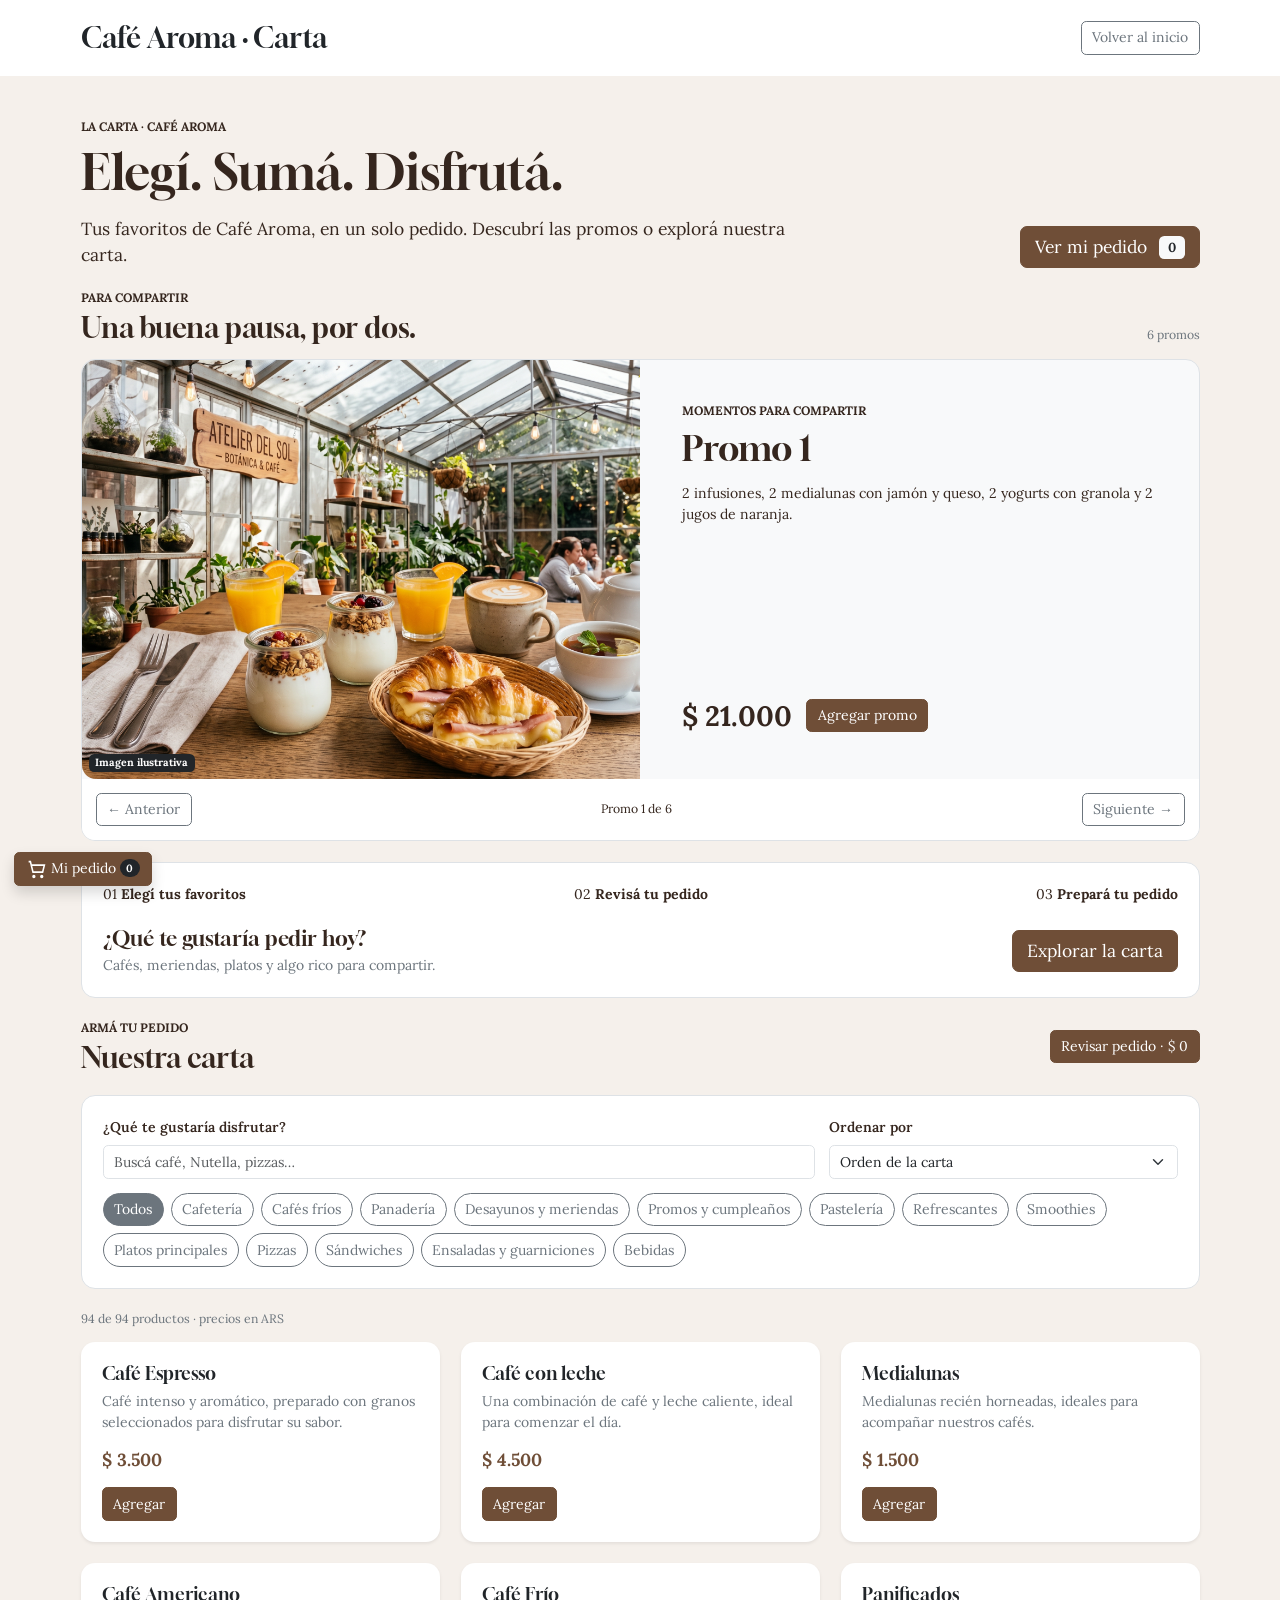
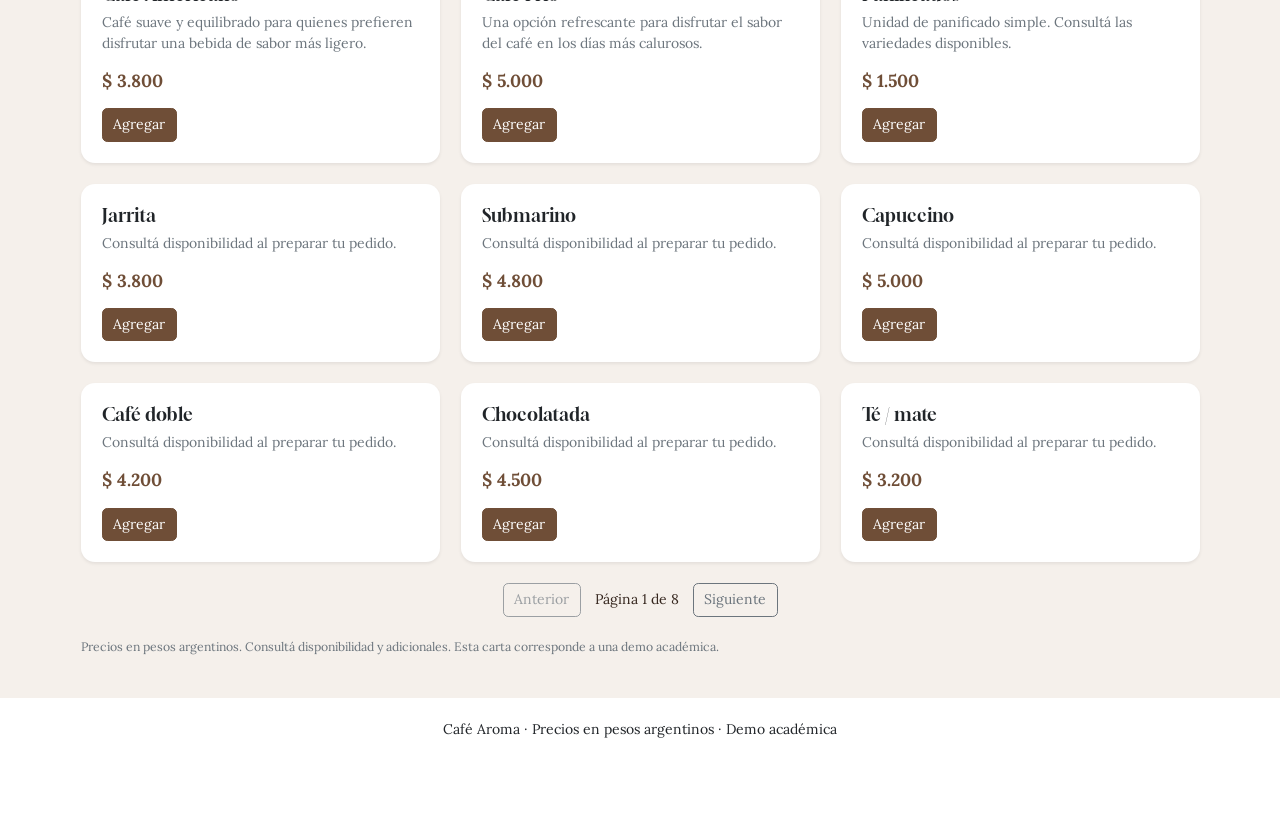
==== carta.html @ 8afb6c46 "Actualizar contenido de la carta" ====
<!DOCTYPE html>
<html lang="es">
 <head>
  <meta charset="utf-8"/>
  <meta content="width=device-width, initial-scale=1.0" name="viewport"/>
  <title>Carta y pedidos | Café Aroma</title>
  <meta name="description" content="Explorá la carta de Café Aroma: cafés, meriendas y platos. Buscá productos y armá un pedido de demostración."/>
  <meta content="Café Aroma, cafetería, café, café artesanal, espresso, café con leche, medialunas, cafetería Tucumán" name="keywords"/>
  <meta content="Café Aroma" name="author"/>
  <link href="https://fonts.googleapis.com/css2?family=Gloock&amp;display=swap" rel="stylesheet"/>
  <link href="https://fonts.googleapis.com/css2?family=Lora:wght@400;500;600;700&amp;display=swap" rel="stylesheet"/>
  <link href="https://cdnjs.cloudflare.com/ajax/libs/font-awesome/6.4.2/css/all.min.css" rel="stylesheet"/>
  <link href="https://cdn.jsdelivr.net/npm/bootstrap@5.3.8/dist/css/bootstrap.min.css" rel="stylesheet"/>

  <link href="style.css" rel="stylesheet"/>
  <script defer="" src="productos.js"></script>
 </head>
 <body class="pagina-carta">
  <header class="container py-4 d-flex flex-wrap align-items-center justify-content-between gap-3">
   <h1 class="h2 mb-0">Café Aroma · Carta</h1>
   <a href="index.html#productos" class="btn btn-outline-secondary">Volver al inicio</a>
  </header>
  <main>
   <section aria-labelledby="titulo-productos" class="py-5" id="productos">
    <div class="container">
     <div class="row align-items-end g-4 mb-4">
      <div class="col-lg-8">
       <p class="small fw-bold text-uppercase mb-2">LA CARTA · CAFÉ AROMA</p>
       <h2 class="display-4 mb-3" id="titulo-productos">Elegí. Sumá. Disfrutá.</h2>
       <p class="lead mb-0">Tus favoritos de Café Aroma, en un solo pedido. Descubrí las promos o explorá nuestra carta.</p>
      </div>
      <div class="col-lg-4 text-lg-end">
       <button class="btn btn-aroma btn-lg" data-bs-target="#modalCarrito" data-bs-toggle="modal" type="button">
        Ver mi pedido
        <span class="badge bg-light text-dark ms-2" id="cantidad-productos">0</span>
       </button>
      </div>
     </div>
     <div class="d-none alert alert-warning" id="aviso-pedido-en-curso">
      <div class="d-flex flex-wrap justify-content-between align-items-center gap-3">
       <span id="texto-pedido-en-curso"></span>
       <button class="btn btn-aroma" data-bs-target="#modalCarrito" data-bs-toggle="modal" type="button">Ver estado del pedido</button>
      </div>
     </div>
     <div aria-labelledby="titulo-promos" class="mb-4">
      <div class="d-flex justify-content-between align-items-end gap-3 mb-3">
       <div>
        <p class="small fw-bold text-uppercase mb-1">PARA COMPARTIR</p>
        <h3 class="h2 mb-0" id="titulo-promos">Una buena pausa, por dos.</h3>
       </div>
       <span class="small text-secondary">6 promos</span>
      </div>
      <div aria-label="Promociones de Café Aroma" aria-roledescription="carrusel" class="carousel slide bg-body-tertiary border rounded-4 overflow-hidden" data-bs-interval="false" id="promos-productos" role="region">
       <div class="carousel-inner rounded-4">
        <div aria-label="1 de 6" aria-roledescription="diapositiva" class="carousel-item active" role="group">
         <article class="row g-0">
          <div class="col-md-6 position-relative">
           <div class="ratio ratio-4x3">
           <img alt="Foto ilustrativa de cafetería para Promo 1" class="w-100 h-100 object-fit-cover" height="600" loading="eager" src="imagenes/promo-1.jpg" width="800"/></div>
           <span class="position-absolute bottom-0 start-0 m-2 badge text-bg-dark">Imagen ilustrativa</span>
          </div>
          <div class="col-md-6 p-4 p-lg-5 d-flex flex-column justify-content-center">
           <p class="small fw-bold text-uppercase mb-2">MOMENTOS PARA COMPARTIR</p>
           <h4 class="display-6 mb-3">Promo 1</h4>
           <p class="mb-4">2 infusiones, 2 medialunas con jamón y queso, 2 yogurts con granola y 2 jugos de naranja.</p>
           <div class="d-flex flex-wrap align-items-center gap-3 mt-auto">
            <strong class="fs-2" data-precio-promo="promo-1">$21.000</strong>
            <button aria-label="Agregar Promo 1 al pedido" class="btn btn-aroma" data-agregar="promo-1" type="button">Agregar promo</button>
           </div>
          </div>
         </article>
        </div>
        <div aria-label="2 de 6" aria-roledescription="diapositiva" class="carousel-item" role="group">
         <article class="row g-0">
          <div class="col-md-6 position-relative">
           <div class="ratio ratio-4x3">
           <img alt="Foto ilustrativa de cafetería para Promo 2" class="w-100 h-100 object-fit-cover" height="600" loading="lazy" src="imagenes/promo-2.jpg" width="800"/></div>
           <span class="position-absolute bottom-0 start-0 m-2 badge text-bg-dark">Imagen ilustrativa</span>
          </div>
          <div class="col-md-6 p-4 p-lg-5 d-flex flex-column justify-content-center">
           <p class="small fw-bold text-uppercase mb-2">MOMENTOS PARA COMPARTIR</p>
           <h4 class="display-6 mb-3">Promo 2</h4>
           <p class="mb-4">2 infusiones, 2 tostadas, huevos revueltos, jamón y queso y 2 jugos de naranja.</p>
           <div class="d-flex flex-wrap align-items-center gap-3 mt-auto">
            <strong class="fs-2" data-precio-promo="promo-2">$22.000</strong>
            <button aria-label="Agregar Promo 2 al pedido" class="btn btn-aroma" data-agregar="promo-2" type="button">Agregar promo</button>
           </div>
          </div>
         </article>
        </div>
        <div aria-label="3 de 6" aria-roledescription="diapositiva" class="carousel-item" role="group">
         <article class="row g-0">
          <div class="col-md-6 position-relative">
           <div class="ratio ratio-4x3">
           <img alt="Foto ilustrativa de cafetería para Promo 3" class="w-100 h-100 object-fit-cover" height="600" loading="lazy" src="imagenes/promo-3.jpg" width="800"/></div>
           <span class="position-absolute bottom-0 start-0 m-2 badge text-bg-dark">Imagen ilustrativa</span>
          </div>
          <div class="col-md-6 p-4 p-lg-5 d-flex flex-column justify-content-center">
           <p class="small fw-bold text-uppercase mb-2">MOMENTOS PARA COMPARTIR</p>
           <h4 class="display-6 mb-3">Promo 3</h4>
           <p class="mb-4">2 infusiones, 2 cuadrados dulces, tostado de jamón y queso y 2 ensaladas de frutas.</p>
           <div class="d-flex flex-wrap align-items-center gap-3 mt-auto">
            <strong class="fs-2" data-precio-promo="promo-3">$23.000</strong>
            <button aria-label="Agregar Promo 3 al pedido" class="btn btn-aroma" data-agregar="promo-3" type="button">Agregar promo</button>
           </div>
          </div>
         </article>
        </div>
        <div aria-label="4 de 6" aria-roledescription="diapositiva" class="carousel-item" role="group">
         <article class="row g-0">
          <div class="col-md-6 position-relative">
           <div class="ratio ratio-4x3">
           <img alt="Foto ilustrativa de cafetería para Promo 4" class="w-100 h-100 object-fit-cover" height="600" loading="lazy" src="imagenes/promo-4.jpg" width="800"/></div>
           <span class="position-absolute bottom-0 start-0 m-2 badge text-bg-dark">Imagen ilustrativa</span>
          </div>
          <div class="col-md-6 p-4 p-lg-5 d-flex flex-column justify-content-center">
           <p class="small fw-bold text-uppercase mb-2">MOMENTOS PARA COMPARTIR</p>
           <h4 class="display-6 mb-3">Promo 4</h4>
           <p class="mb-4">2 infusiones, 4 pancakes de avena, banana y miel y 2 yogurts con granola.</p>
           <div class="d-flex flex-wrap align-items-center gap-3 mt-auto">
            <strong class="fs-2" data-precio-promo="promo-4">$24.000</strong>
            <button aria-label="Agregar Promo 4 al pedido" class="btn btn-aroma" data-agregar="promo-4" type="button">Agregar promo</button>
           </div>
          </div>
         </article>
        </div>
        <div aria-label="5 de 6" aria-roledescription="diapositiva" class="carousel-item" role="group">
         <article class="row g-0">
          <div class="col-md-6 position-relative">
           <div class="ratio ratio-4x3">
           <img alt="Foto ilustrativa de cafetería para Promo 5" class="w-100 h-100 object-fit-cover" height="600" loading="lazy" src="imagenes/promo-5.jpg" width="800"/></div>
           <span class="position-absolute bottom-0 start-0 m-2 badge text-bg-dark">Imagen ilustrativa</span>
          </div>
          <div class="col-md-6 p-4 p-lg-5 d-flex flex-column justify-content-center">
           <p class="small fw-bold text-uppercase mb-2">MOMENTOS PARA COMPARTIR</p>
           <h4 class="display-6 mb-3">Promo 5</h4>
           <p class="mb-4">2 licuados o smoothies y tostado de jamón y queso.</p>
           <div class="d-flex flex-wrap align-items-center gap-3 mt-auto">
            <strong class="fs-2" data-precio-promo="promo-5">$18.000</strong>
            <button aria-label="Agregar Promo 5 al pedido" class="btn btn-aroma" data-agregar="promo-5" type="button">Agregar promo</button>
           </div>
          </div>
         </article>
        </div>
        <div aria-label="6 de 6" aria-roledescription="diapositiva" class="carousel-item" role="group">
         <article class="row g-0">
          <div class="col-md-6 position-relative">
           <div class="ratio ratio-4x3">
           <img alt="Foto ilustrativa de cafetería para Promo Keto" class="w-100 h-100 object-fit-cover" height="600" loading="lazy" src="imagenes/promo-6.jpg" width="800"/></div>
           <span class="position-absolute bottom-0 start-0 m-2 badge text-bg-dark">Imagen ilustrativa</span>
          </div>
          <div class="col-md-6 p-4 p-lg-5 d-flex flex-column justify-content-center">
           <p class="small fw-bold text-uppercase mb-2">MOMENTOS PARA COMPARTIR</p>
           <h4 class="display-6 mb-3">Promo Keto</h4>
           <p class="mb-4">2 infusiones, huevo revuelto, palta, panceta, cherries, queso en cubos y tostadas.</p>
           <div class="d-flex flex-wrap align-items-center gap-3 mt-auto">
            <strong class="fs-2" data-precio-promo="promo-keto">$26.000</strong>
            <button aria-label="Agregar Promo Keto al pedido" class="btn btn-aroma" data-agregar="promo-keto" type="button">Agregar promo</button>
           </div>
          </div>
         </article>
        </div>
       </div>
       <div class="d-flex justify-content-between align-items-center gap-3 p-3 bg-white">
        <button aria-label="Promoción anterior" class="btn btn-outline-secondary" data-bs-slide="prev" data-bs-target="#promos-productos" type="button">← Anterior</button>
        <span class="small" id="estado-promos" role="status">Promo 1 de 6</span>
        <button aria-label="Promoción siguiente" class="btn btn-outline-secondary" data-bs-slide="next" data-bs-target="#promos-productos" type="button">Siguiente →</button>
       </div>
      </div>
     </div>
     <div class="bg-white border p-4 rounded-4">
      <ol aria-label="Cómo preparar tu pedido" class="d-flex flex-column flex-md-row gap-3 justify-content-between list-unstyled mb-4">
       <li>
        <span>01</span>
        <strong>Elegí tus favoritos</strong>
       </li>
       <li>
        <span>02</span>
        <strong>Revisá tu pedido</strong>
       </li>
       <li>
        <span>03</span>
        <strong>Prepará tu pedido</strong>
       </li>
      </ol>
      <div class="d-flex flex-wrap justify-content-between align-items-center gap-3">
       <div>
        <h3 class="h4 mb-1">¿Qué te gustaría pedir hoy?</h3>
        <p class="mb-0 text-secondary">Cafés, meriendas, platos y algo rico para compartir.</p>
       </div>
       <a class="btn btn-aroma btn-lg" href="#carta-productos">Explorar la carta</a>
      </div>
     </div>
     <div aria-labelledby="titulo-carta" id="carta-productos">
      <div class="d-flex flex-wrap justify-content-between align-items-center gap-3 mb-4 pt-4">
       <div>
        <p class="small fw-bold text-uppercase mb-1">ARMÁ TU PEDIDO</p>
        <h3 class="h2 mb-0" id="titulo-carta">Nuestra carta</h3>
       </div>
       <button class="btn btn-aroma" data-bs-target="#modalCarrito" data-bs-toggle="modal" type="button">
        Revisar pedido ·
        <span id="total-resumen">$0</span>
       </button>
      </div>
      <div class="bg-white border rounded-4 p-3 p-md-4 mb-4">
       <div class="row g-3 mb-3">
        <div class="col-md-8">
         <label class="form-label fw-semibold" for="buscar-producto">¿Qué te gustaría disfrutar?</label>
         <input aria-controls="catalogo-productos" class="form-control" id="buscar-producto" placeholder="Buscá café, Nutella, pizzas…" type="search"/></div>
        <div class="col-md-4">
         <label class="form-label fw-semibold" for="orden-productos">Ordenar por</label>
         <select aria-controls="catalogo-productos" class="form-select" id="orden-productos">
          <option value="original">Orden de la carta</option>
          <option value="menor">Menor precio</option>
          <option value="mayor">Mayor precio</option>
          <option value="nombre">Nombre: A–Z</option>
         </select>
        </div>
       </div>
       <div aria-label="Filtrar por categoría" class="d-flex flex-wrap gap-2" id="filtros-productos" role="group">
        <button aria-pressed="true" class="btn btn-outline-secondary rounded-pill active" data-categoria="todos" type="button">Todos</button>
        <button aria-pressed="false" class="btn btn-outline-secondary rounded-pill" data-categoria="calientes" type="button">Cafetería</button>
        <button aria-pressed="false" class="btn btn-outline-secondary rounded-pill" data-categoria="frios" type="button">Cafés fríos</button>
        <button aria-pressed="false" class="btn btn-outline-secondary rounded-pill" data-categoria="panaderia" type="button">Panadería</button>
        <button aria-pressed="false" class="btn btn-outline-secondary rounded-pill" data-categoria="desayunos" type="button">Desayunos y meriendas</button>
        <button aria-pressed="false" class="btn btn-outline-secondary rounded-pill" data-categoria="promos" type="button">Promos y cumpleaños</button>
        <button aria-pressed="false" class="btn btn-outline-secondary rounded-pill" data-categoria="pasteleria" type="button">Pastelería</button>
        <button aria-pressed="false" class="btn btn-outline-secondary rounded-pill" data-categoria="refrescantes" type="button">Refrescantes</button>
        <button aria-pressed="false" class="btn btn-outline-secondary rounded-pill" data-categoria="smoothies" type="button">Smoothies</button>
        <button aria-pressed="false" class="btn btn-outline-secondary rounded-pill" data-categoria="principales" type="button">Platos principales</button>
        <button aria-pressed="false" class="btn btn-outline-secondary rounded-pill" data-categoria="pizzas" type="button">Pizzas</button>
        <button aria-pressed="false" class="btn btn-outline-secondary rounded-pill" data-categoria="sandwiches" type="button">Sándwiches</button>
        <button aria-pressed="false" class="btn btn-outline-secondary rounded-pill" data-categoria="guarniciones" type="button">Ensaladas y guarniciones</button>
        <button aria-pressed="false" class="btn btn-outline-secondary rounded-pill" data-categoria="bebidas" type="button">Bebidas</button>
       </div>
      </div>
      <p class="small text-secondary" id="resultado-productos" role="status">94 productos y opciones en la carta</p>
      <div class="row g-4" id="catalogo-productos"></div>
      <div aria-label="Páginas de productos" class="d-flex justify-content-center align-items-center flex-wrap gap-3 mt-4" id="paginacion-productos">
       <button class="btn btn-outline-secondary" id="pagina-anterior" type="button">Anterior</button>
       <span id="pagina-actual" role="status"></span>
       <button class="btn btn-outline-secondary" id="pagina-siguiente" type="button">Siguiente</button>
      </div>
      <div class="text-center p-5 border rounded-4 d-none" id="sin-productos">
       <h3 class="h4">No encontramos esa combinación</h3>
       <p>Probá otra búsqueda o volvé a ver toda la carta.</p>
       <button class="btn btn-aroma" id="limpiar-filtros" type="button">Ver todos los productos</button>
      </div>
      <p class="small text-secondary mt-4 mb-0">Precios en pesos argentinos. Consultá disponibilidad y adicionales. Esta carta corresponde a una demo académica.</p>
     </div>
     <p aria-live="polite" class="aroma-aviso" id="aviso-productos" role="status"></p>
     <noscript><p class="alert alert-info">Activá JavaScript para cargar el catálogo completo, filtrar productos y armar tu pedido.</p></noscript>
    </div>
   </section>
   <button aria-label="Abrir carrito de compras" class="btn btn-aroma position-fixed bottom-0 start-0 m-3 shadow z-3" data-bs-target="#modalCarrito" data-bs-toggle="modal" id="btn-abrir-carrito" type="button">
    <svg aria-hidden="true" fill="none" height="21" stroke="currentColor" stroke-width="1.8" viewBox="0 0 24 24" width="21" xmlns="http://www.w3.org/2000/svg">
     <path d="M3 3h2l3 12h11l2-8H6"></path>
     <circle cx="9" cy="20" r="1"></circle>
     <circle cx="18" cy="20" r="1"></circle>
    </svg>
    <span id="texto-carrito">Mi pedido</span>
    <span class="badge rounded-pill bg-dark" id="cantidad-carrito">0</span>
   </button>
   <div aria-hidden="true" aria-labelledby="tituloModalCarrito" class="modal fade" id="modalCarrito" tabindex="-1">
    <div class="modal-dialog modal-dialog-centered modal-dialog-scrollable modal-lg">
     <div class="modal-content">
      <div class="modal-header text-black" style="background-color: #d9b38c;">
       <h2 class="modal-title fs-4" id="tituloModalCarrito">Tu pedido</h2>
       <button aria-label="Cerrar" class="btn-close" data-bs-dismiss="modal" type="button"></button>
      </div>
      <div class="modal-body">
       <div id="edicion-pedido">
        <p class="text-secondary mb-3">Demo académica: el pedido se simula en este navegador; no se envía al local ni se cobra. Revisá tus favoritos y elegí la modalidad.</p>
        <p class="text-secondary" id="carrito-vacio">Todavía no agregaste productos.</p>
        <div class="list-group mb-3" id="lista-carrito"></div>
        <div class="d-flex justify-content-between align-items-center border-top pt-3 mb-4">
         <strong>Total estimado</strong>
         <strong class="fs-4" id="total-carrito">$0</strong>
        </div>
        <form id="datos-pedido" novalidate="">
         <div class="bg-body-tertiary rounded-3 p-3 p-sm-4">
          <fieldset>
           <legend class="form-label fw-bold fs-6">¿Dónde vas a disfrutar tu pedido?</legend>
           <div class="row g-2">
            <div class="col-12 col-sm-6">
             <input aria-controls="grupo-mesa" checked="" class="btn-check" id="modalidad-local" name="modalidad" required="" type="radio" value="local"/>
             <label class="btn btn-outline-secondary w-100 py-3" for="modalidad-local">Consumir en el local</label>
            </div>
            <div class="col-12 col-sm-6">
             <input aria-controls="grupo-mesa" class="btn-check" id="modalidad-llevar" name="modalidad" required="" type="radio" value="llevar"/>
             <label class="btn btn-outline-secondary w-100 py-3" for="modalidad-llevar">Para llevar</label>
            </div>
           </div>
          </fieldset>
          <div class="mt-3" id="grupo-mesa">
           <label class="form-label fw-bold" for="numero-mesa">¿En qué mesa estás?</label>
           <input aria-describedby="ayuda-mesa error-mesa" class="form-control" id="numero-mesa" inputmode="numeric" max="99" min="1" name="mesa" placeholder="Por ejemplo: 7" required="" step="1" type="number"/>
           <div class="form-text" id="ayuda-mesa">Ingresá un número de mesa del 1 al 99.</div>
           <div class="invalid-feedback" id="error-mesa">Ingresá un número entero de mesa, entre 1 y 99.</div>
          </div>
          <label class="form-label mt-3 fw-semibold" for="notas-pedido">
           Observaciones
           <span class="fw-normal">(opcional)</span>
          </label>
          <textarea aria-describedby="ayuda-notas" class="form-control" id="notas-pedido" maxlength="250" name="observaciones" placeholder="Por ejemplo: café sin azúcar." rows="2"></textarea>
          <div class="form-text" id="ayuda-notas">Hasta 250 caracteres. Los adicionales no se calculan automáticamente.</div>
         </div>
        </form>
        <p class="small text-secondary mt-3 mb-0">Revisá los productos y la modalidad antes de preparar tu pedido.</p>
       </div>
       <div class="d-none" id="pedido-preparacion">
        <div class="alert alert-success mb-4" id="alerta-pedido" role="alert"></div>
        <div class="text-center">
         <div aria-hidden="true" class="text-center my-3">
          <svg fill="none" height="90" viewBox="0 0 110 90" width="110">
           <path d="M20 25h58v26a23 23 0 0 1-23 23H43a23 23 0 0 1-23-23V25Z" fill="currentColor"></path>
           <path d="M80 31h8a12 12 0 0 1 0 24H78" stroke="currentColor" stroke-width="6"></path>
           <path d="M15 81h70" stroke="currentColor" stroke-linecap="round" stroke-width="5"></path>
          </svg>
         </div>
         <h3 class="h2 mb-2" id="titulo-preparacion" tabindex="-1">Tu pedido se está preparando</h3>
         <p class="text-secondary">Una buena pausa empieza con un buen café.</p>
         <p class="flex-wrap justify-content-center rounded-pill bg-body-tertiary p-3 d-inline-flex align-items-center gap-2">
          <span aria-hidden="true" class="spinner-border spinner-border-sm"></span>
          En preparación ·
          <strong id="mesa-preparacion"></strong>
         </p>
         <p class="small text-secondary mb-4" id="numero-pedido"></p>
        </div>
        <div class="bg-body-tertiary rounded-3 p-3 p-sm-4">
         <h4 class="h5 mb-3">El resumen de tu pedido</h4>
         <p class="small mb-3">
          Modalidad:
          <strong id="destino-resumen"></strong>
         </p>
         <ul class="list-unstyled mb-3" id="resumen-preparacion"></ul>
         <p class="small text-secondary text-break d-none" id="notas-preparacion"></p>
         <p class="d-flex justify-content-between border-top pt-3 mb-0">
          <strong>Total estimado</strong>
          <strong id="total-preparacion"></strong>
         </p>
        </div>
        <p class="small text-secondary mt-3 mb-0">Podés cerrar esta ventana y volver a consultar el estado desde el carrito.</p>
       </div>
       <p class="small mt-3 mb-0" id="aviso-carrito" role="status"></p>
      </div>
      <div class="modal-footer">
       <div class="d-flex flex-wrap gap-2 w-100 justify-content-end" id="acciones-carrito">
        <button class="btn btn-outline-secondary" id="vaciar-carrito" type="button">Vaciar carrito</button>
        <button class="btn btn-aroma" form="datos-pedido" id="finalizar-carrito" type="submit">Preparar pedido</button>
       </div>
       <div class="d-none d-flex flex-wrap gap-2 w-100 justify-content-end" id="acciones-preparacion">
        <button class="btn btn-outline-secondary" data-bs-dismiss="modal" type="button">Cerrar</button>
        <button class="btn btn-aroma" id="nuevo-pedido" type="button">Iniciar otro pedido</button>
       </div>
      </div>
     </div>
    </div>
   </div>
  </main>
  <footer class="text-center py-4">Café Aroma · Precios en pesos argentinos · Demo académica</footer>
  <script src="https://cdn.jsdelivr.net/npm/bootstrap@5.3.8/dist/js/bootstrap.bundle.min.js"></script>
  <template id="plantilla-producto">
   <div class="col-12 col-md-6 col-lg-4">
    <article class="card h-100 border-0 shadow-sm rounded-4">
     <div class="card-body d-flex flex-column p-4">
      <h3 class="h5 card-title"></h3>
      <p class="card-text text-secondary flex-grow-1"></p>
      <strong class="aroma-precio fs-5 mb-3"></strong>
      <button class="btn btn-aroma align-self-start" type="button">Agregar</button>
     </div>
    </article>
   </div>
  </template>
  <script id="datos-catalogo" type="application/json">
{
  "descripciones": [
    "Café intenso y aromático, preparado con granos seleccionados para disfrutar su sabor.",
    "Una combinación de café y leche caliente, ideal para comenzar el día.",
    "Medialunas recién horneadas, ideales para acompañar nuestros cafés.",
    "Café suave y equilibrado para quienes prefieren disfrutar una bebida de sabor más ligero.",
    "Una opción refrescante para disfrutar el sabor del café en los días más calurosos.",
    "Unidad de panificado simple. Consultá las variedades disponibles.",
    "Consultá disponibilidad al preparar tu pedido.",
    "Tostón, huevo revuelto, palta y queso crema. Incluye una infusión y jugo de naranja. Consultar leche vegetal (adicional) y opciones de pan.",
    "Medialunas o tortillas. Incluye una infusión y jugo de naranja. Consultar leche vegetal (adicional) y opciones de pan.",
    "Pan tostado, queso crema y mermelada. Incluye una infusión y jugo de naranja. Consultar leche vegetal (adicional) y opciones de pan.",
    "Dos medialunas con jamón y queso. Incluye una infusión y jugo de naranja. Consultar leche vegetal (adicional) y opciones de pan.",
    "Tostón, dulce de leche y manteca. Incluye una infusión y jugo de naranja. Consultar leche vegetal (adicional) y opciones de pan.",
    "Tostón, huevo revuelto, panceta ahumada y queso crema. Incluye una infusión y jugo de naranja. Consultar leche vegetal (adicional) y opciones de pan.",
    "Tostón, huevo revuelto, jamón y queso. Incluye una infusión y jugo de naranja. Consultar leche vegetal (adicional) y opciones de pan.",
    "Pancake de avena, banana, durazno y miel, con ensalada de frutas. Incluye una infusión y jugo de naranja. Consultar leche vegetal (adicional) y opciones de pan.",
    "Yogurt con granola y miel. Incluye una infusión y jugo de naranja. Consultar leche vegetal (adicional) y opciones de pan.",
    "Huevo revuelto, palta, cherries salteados, queso y panceta en cubos. Pan opcional. Incluye una infusión y jugo de naranja. Consultar leche vegetal (adicional) y opciones de pan.",
    "Cuadrado dulce: brownie, pastafrola, budín o crumble de manzana. Incluye una infusión y jugo de naranja. Consultar leche vegetal (adicional) y opciones de pan.",
    "Tostón cocinado en leche, huevo y miel, con frutas de estación. Incluye una infusión y jugo de naranja. Consultar leche vegetal (adicional) y opciones de pan.",
    "2 infusiones, 2 medialunas con jamón y queso, 2 yogurts con granola y 2 jugos de naranja.",
    "2 infusiones, 2 tostadas, huevos revueltos, jamón y queso y 2 jugos de naranja.",
    "2 infusiones, 2 cuadrados dulces, tostado de jamón y queso y 2 ensaladas de frutas.",
    "2 infusiones, 4 pancakes de avena, banana y miel y 2 yogurts con granola.",
    "2 licuados o smoothies y tostado de jamón y queso.",
    "2 infusiones, huevo revuelto, palta, panceta, cherries, queso en cubos y tostadas.",
    "5 infusiones, 5 medialunas, 5 sándwiches de jamón y queso, 5 porciones de brownie y 5 vasitos de jugo.",
    "10 medialunas o tortillas, 10 sándwiches de jamón y queso, 5 porciones de pastafrola, 5 de brownie y 1 jarra de limonada o jugo de naranja.",
    "Precio por unidad o porción individual.",
    "Precio por vaso. Para jarra, indicar en observaciones.",
    "Consultá disponibilidad al preparar tu pedido. Precio por unidad para empanadas y bombitas; por plato para las demás opciones. Guarnición aparte.",
    "Consultar preparación. Precio por unidad para empanadas y bombitas; por plato para las demás opciones. Guarnición aparte.",
    "De carne o pollo; variedad a confirmar. Precio por unidad para empanadas y bombitas; por plato para las demás opciones. Guarnición aparte.",
    "Jamón, queso y morrones. Precio por unidad para empanadas y bombitas; por plato para las demás opciones. Guarnición aparte.",
    "De carne o queso; variedad a confirmar. Precio por unidad para empanadas y bombitas; por plato para las demás opciones. Guarnición aparte.",
    "De jamón y queso, con salsa rosa. Precio por unidad para empanadas y bombitas; por plato para las demás opciones. Guarnición aparte.",
    "Consultar salsa disponible. Precio por unidad para empanadas y bombitas; por plato para las demás opciones. Guarnición aparte.",
    "Precio por pizza entera de 8 porciones, presentación propuesta para esta carta.",
    "Ternera, queso tybo, morrones, huevo y BBQ.",
    "Ternera, queso tybo, lechuga, tomate y mayonesa.",
    "Queso blanco, jamón cocido, queso tybo y palta.",
    "Precio por porción de 3 triángulos, presentación propuesta para esta carta.",
    "Mix de hojas verdes, palta, huevo, queso tybo y cherries.",
    "Variedad a confirmar."
  ],
  "productos": [
    ["espresso", "Café Espresso", "calientes", 3500, 0],
    ["con-leche", "Café con leche", "calientes", 4500, 1],
    ["medialunas", "Medialunas", "panaderia", 1500, 2],
    ["americano", "Café Americano", "calientes", 3800, 3],
    ["frio", "Café Frío", "frios", 5000, 4],
    ["panificados", "Panificados", "panaderia", 1500, 5],
    ["jarrita", "Jarrita", "calientes", 3800, 6],
    ["submarino", "Submarino", "calientes", 4800, 6],
    ["capuccino", "Capuccino", "calientes", 5000, 6],
    ["cafe-doble", "Café doble", "calientes", 4200, 6],
    ["chocolatada", "Chocolatada", "calientes", 4500, 6],
    ["te-mate", "Té / mate", "calientes", 3200, 6],
    ["latte-vainilla", "Latte vainilla", "calientes", 5500, 6],
    ["latte-caramel", "Latte caramel", "calientes", 5500, 6],
    ["latte-caramel-macchiato", "Latte caramel macchiato", "calientes", 6000, 6],
    ["latte-nutella", "Latte Nutella", "calientes", 6500, 6],
    ["iced-coffee", "Iced coffee", "frios", 4500, 6],
    ["iced-latte", "Iced latte", "frios", 5500, 6],
    ["frapuccino", "Frapuccino", "frios", 6500, 6],
    ["avocado", "Avocado", "desayunos", 10500, 7],
    ["tradicional", "Tradicional", "desayunos", 6500, 8],
    ["light", "Light", "desayunos", 7500, 9],
    ["mafalda", "Mafalda", "desayunos", 8500, 10],
    ["de-campo", "De campo", "desayunos", 7500, 11],
    ["desayuno-americano", "Desayuno americano", "desayunos", 11500, 12],
    ["proteico", "Proteico", "desayunos", 10500, 13],
    ["fit", "Fit", "desayunos", 11000, 14],
    ["saludable", "Saludable", "desayunos", 9000, 15],
    ["keto-bowl", "Keto Bowl", "desayunos", 12000, 16],
    ["dolce", "Dolce", "desayunos", 8500, 17],
    ["french-toast", "French toast", "desayunos", 10500, 18],
    ["promo-1", "Promo 1", "promos", 21000, 19],
    ["promo-2", "Promo 2", "promos", 22000, 20],
    ["promo-3", "Promo 3", "promos", 23000, 21],
    ["promo-4", "Promo 4", "promos", 24000, 22],
    ["promo-5", "Promo 5", "promos", 18000, 23],
    ["promo-keto", "Promo Keto", "promos", 26000, 24],
    ["cumpleanos-para-5", "Cumpleaños para 5", "promos", 55000, 25],
    ["cumpleanos-para-10", "Cumpleaños para 10", "promos", 85000, 26],
    ["croissant-con-nutella", "Croissant con Nutella", "pasteleria", 6500, 27],
    ["croissant-con-dulce-de-leche", "Croissant con dulce de leche", "pasteleria", 5500, 27],
    ["croissant-con-crema-pastelera", "Croissant con crema pastelera", "pasteleria", 5500, 27],
    ["croissant-con-jamon-y-queso", "Croissant con jamón y queso", "pasteleria", 6500, 27],
    ["budin-de-limon-glaseado", "Budín de limón glaseado", "pasteleria", 4000, 27],
    ["brownie", "Brownie", "pasteleria", 4500, 27],
    ["brownie-con-nutella", "Brownie con Nutella", "pasteleria", 6000, 27],
    ["pastafrola", "Pastafrola", "pasteleria", 4000, 27],
    ["crumble-de-manzana", "Crumble de manzana", "pasteleria", 5000, 27],
    ["panqueque-con-nutella", "Panqueque con Nutella", "pasteleria", 6000, 27],
    ["limonada-clasica", "Limonada clásica", "refrescantes", 5000, 28],
    ["limonada-de-menta-y-jengibre", "Limonada de menta y jengibre", "refrescantes", 5500, 28],
    ["limonada-de-frutos-rojos", "Limonada de frutos rojos", "refrescantes", 6000, 28],
    ["jugo-de-naranja", "Jugo de naranja", "refrescantes", 5500, 28],
    ["smoothie-oreo", "Smoothie Oreo", "smoothies", 6500, 6],
    ["smoothie-durazno", "Smoothie durazno", "smoothies", 6000, 6],
    ["smoothie-nutella", "Smoothie Nutella", "smoothies", 7000, 6],
    ["smoothie-banana-split-con-galleta-oblea", "Smoothie banana split con galleta oblea", "smoothies", 6500, 6],
    ["smoothie-frutos-rojos", "Smoothie frutos rojos", "smoothies", 6500, 6],
    ["milanesa-clasica", "Milanesa clásica", "principales", 14500, 29],
    ["milanesa-napolitana", "Milanesa napolitana", "principales", 17000, 29],
    ["suprema-clasica", "Suprema clásica", "principales", 14000, 29],
    ["suprema-napolitana", "Suprema napolitana", "principales", 16500, 29],
    ["mexicano", "Mexicano", "principales", 14000, 30],
    ["empanadas", "Empanadas", "principales", 1800, 31],
    ["pollo-con-crema-y-mostaza", "Pollo con crema y mostaza", "principales", 16500, 29],
    ["pollo-al-limon", "Pollo al limón", "principales", 16000, 29],
    ["lomitos-rellenos", "Lomitos rellenos", "principales", 19000, 32],
    ["bombitas", "Bombitas", "principales", 2500, 33],
    ["sorrentinos", "Sorrentinos", "principales", 14000, 34],
    ["tallarines", "Tallarines", "principales", 12000, 35],
    ["pizza-muzzarella", "Pizza muzzarella", "pizzas", 15000, 36],
    ["pizza-napolitana", "Pizza napolitana", "pizzas", 17000, 36],
    ["pizza-especial", "Pizza especial", "pizzas", 18000, 36],
    ["pizza-de-ternera", "Pizza de ternera", "pizzas", 21000, 36],
    ["baguette-americano", "Baguette americano", "sandwiches", 12500, 37],
    ["baguette-especial-de-ternera", "Baguette especial de ternera", "sandwiches", 12000, 38],
    ["baguette-aroma", "Baguette Aroma", "sandwiches", 11500, 39],
    ["miga-de-jamon-y-queso", "Miga de jamón y queso", "sandwiches", 6500, 40],
    ["miga-de-ternera-y-queso", "Miga de ternera y queso", "sandwiches", 7500, 40],
    ["miga-de-lechuga-y-tomate", "Miga de lechuga y tomate", "sandwiches", 6000, 40],
    ["ensalada-aroma", "Ensalada Aroma", "guarniciones", 10500, 41],
    ["papas-fritas", "Papas fritas", "guarniciones", 6000, 6],
    ["papas-rusticas-con-provenzal", "Papas rústicas con provenzal", "guarniciones", 6500, 6],
    ["pure-clasico-o-mixto", "Puré clásico o mixto", "guarniciones", 5000, 42],
    ["ensalada-mixta", "Ensalada mixta", "guarniciones", 5000, 6],
    ["agua", "Agua", "bebidas", 2500, 6],
    ["agua-con-gas", "Agua con gas", "bebidas", 2500, 6],
    ["pepsi-seven-lata", "Pepsi / Seven lata", "bebidas", 3000, 6],
    ["pepsi-seven-mirinda-1-5-l", "Pepsi / Seven / Mirinda 1,5 L", "bebidas", 6000, 6],
    ["agua-saborizada-330-ml", "Agua saborizada 330 ml", "bebidas", 2500, 6],
    ["quilmes-lata", "Quilmes lata", "bebidas", 4000, 6],
    ["quilmes-botella", "Quilmes botella", "bebidas", 6500, 6],
    ["stella-artois-lata", "Stella Artois lata", "bebidas", 5000, 6],
    ["stella-artois-1-l", "Stella Artois 1 L", "bebidas", 8000, 6]
  ]
}
  </script>
 </body>
</html>
---- style.css ----
/*
:root {
    --color-principal: #6f4e37;
    --color-secundario: #d9b38c;
    --color-fondo: #f5f0eb;
    --color-blanco: white;
    --color-texto: #333;
    --espacio: 20px;
}

#productos {
    display: grid;
    grid-template-columns: repeat(3, 1fr);
    gap: 30px;
    text-align: center;
}

#productos>h2 {
    grid-column: 1 / -1;
    color: var(--color-principal);
    margin-bottom: 5px;
}

#productos p {
    margin-bottom: 15px;
    line-height: 1.6;
}

#productos > p {
    grid-column: 1 / -1;
    max-width: 650px;
    margin: 0 auto 20px;
    text-align: center;
}

#productos article {
    padding: 20px;
    border-radius: 8px;
    background-color: white;
}

#productos img {
    width: 100%;
    max-width: 250px;
    height: auto;
    border-radius: 8px;
}

#productos h3 {
    color: var(--color-principal);
    margin-top: 10px;
    margin-bottom: 10px;
}

#productos {
    text-align: center;
}

#productos h2 {
    color: var(--color-principal);
}

#productos > p {
    max-width: 650px;
    margin-left: auto;
    margin-right: auto;
    line-height: 1.6;
}

#productos .card {
    height: 100%;
    border-radius: 10px;
    overflow: hidden;
    transition: transform 0.3s ease, box-shadow 0.3s ease;
}

#productos .card:hover {
    transform: translateY(-5px);
    box-shadow: 0 8px 18px rgba(0, 0, 0, 0.15);
}

#productos .card-img-top {
    width: 100%;
    height: 220px;
    object-fit: cover;
}

#productos .card-body {
    display: flex;
    flex-direction: column;
    justify-content: center;
}

#productos .card-title {
    color: var(--color-principal);
    font-weight: bold;
}

#productos .card-text {
    line-height: 1.6;
}

#servicios {
    text-align: center;
}

#servicios h2 {
    color: var(--color-principal);
    margin-bottom: var(--espacio);
}

#servicios>p {
    margin-bottom: 20px;
    line-height: 1.6;
}

#servicios article {
    background-color: var(--color-secundario);
    padding: 20px;
    margin-bottom: 20px;
    border-radius: 8px;
}

#servicios h3 {
    color: var(--color-principal);
    margin-bottom: 10px;
}

#servicios article p {
    line-height: 1.6;
}

#contacto {
    text-align: center;
}

#contacto h2 {
    color: var(--color-principal);
    margin-bottom: var(--espacio);
}

#contacto p {
    margin-bottom: 15px;
    line-height: 1.6;
}

#contacto address {
    background-color: var(--color-secundario);
    padding: 20px;
    margin: 20px 0;
    border-radius: 8px;
    font-style: normal;
}

#contacto address strong {
    color: var(--color-principal);
}

#contacto h3 {
    color: var(--color-principal);
    margin: 25px 0 15px;
}

#contacto form {
    text-align: left;
}

#contacto label {
    display: block;
    color: var(--color-principal);
    font-weight: bold;
    margin-bottom: 5px;
}

#contacto input,
#contacto select,
#contacto textarea {
    width: 100%;
    padding: 10px;
    border: 1px solid #ccc;
    border-radius: 5px;
    font-family: inherit;
}

#contacto textarea {
    resize: vertical;
}

#contacto button {
    background-color: var(--color-principal);
    color: var(--color-blanco);
    border: none;
    padding: 12px 20px;
    border-radius: 5px;
    font-family: inherit;
    font-weight: bold;
    cursor: pointer;
}

#contacto button:hover {
    background-color: var(--color-secundario);
    color: var(--color-texto);
}

footer {
    text-align: center;
}

@media (max-width: 500px) {

    nav {
        flex-direction: column;
        align-items: center;
    }

    #productos {
        grid-template-columns: 1fr;
    }


    section {
        width: 95%;
        padding: 20px;
    }

    header h1 {
        font-size: 2em;
    }
}
*/
html {
    font-size: 14px;
}
#productos .card {
    transition: transform 0.3s ease, box-shadow 0.3s ease;
}

#productos .card:hover {
    transform: translateY(-6px);
    box-shadow: 0 12px 25px rgba(0, 0, 0, 0.22) !important;
}

#productos .card-img-top {
    transition: transform 0.35s ease;
    cursor: pointer;
}

#productos .card:hover .card-img-top {
    transform: scale(1.08);
}

#menu-principal .nav-link.active {
    color: #fdf9f9 !important;
}

/* CARTA: estilos propios; Bootstrap resuelve distribución y componentes. */
.pagina-carta {
    --color-principal: #6f4e37;
    --color-secundario: #d9b38c;
    --color-fondo: #f5f0eb;
    --color-texto: #35261e;
    --fuente-texto: 'Lora', Georgia, serif;
    --bs-body-font-family: var(--fuente-texto);
}
.pagina-carta, .pagina-carta button, .pagina-carta input, .pagina-carta select, .pagina-carta textarea { font-family: var(--fuente-texto); }
.pagina-carta h1, .pagina-carta h2, .pagina-carta h3, .pagina-carta h4 { font-family: 'Gloock', Georgia, serif; }
.pagina-carta { padding-bottom: 5rem; }
.pagina-carta #productos { color: var(--color-texto); background: var(--color-fondo); }
.pagina-carta #productos, .pagina-carta #carta-productos { scroll-margin-top: 100px; }
.pagina-carta .btn-aroma {
    --bs-btn-color: white;
    --bs-btn-bg: #6f4e37;
    --bs-btn-border-color: #6f4e37;
    --bs-btn-hover-color: white;
    --bs-btn-hover-bg: #503521;
    --bs-btn-hover-border-color: #503521;
    --bs-btn-active-color: white;
    --bs-btn-active-bg: #503521;
    --bs-btn-active-border-color: #503521;
    --bs-btn-disabled-color: white;
    --bs-btn-disabled-bg: #6f4e37;
    --bs-btn-disabled-border-color: #6f4e37;
}
.pagina-carta #productos .aroma-precio { color: var(--color-principal); }
.pagina-carta #productos :focus-visible, .pagina-carta #modalCarrito :focus-visible { outline: 3px solid #98600f; outline-offset: 3px; }
.pagina-carta .aroma-aviso {
    position: fixed;
    bottom: 85px;
    left: 1rem;
    z-index: 1040;
    max-width: min(350px, calc(100vw - 2rem));
    padding: 1rem;
    border-radius: .5rem;
    color: white;
    background: #35261e;
    opacity: 0;
    pointer-events: none;
}
.pagina-carta .aroma-aviso.visible { opacity: 1; }

/* Mantener las tarjetas de la carta sin el efecto hover del inicio. */
.pagina-carta #productos .card:hover { transform: none; box-shadow: var(--bs-box-shadow-sm) !important; }
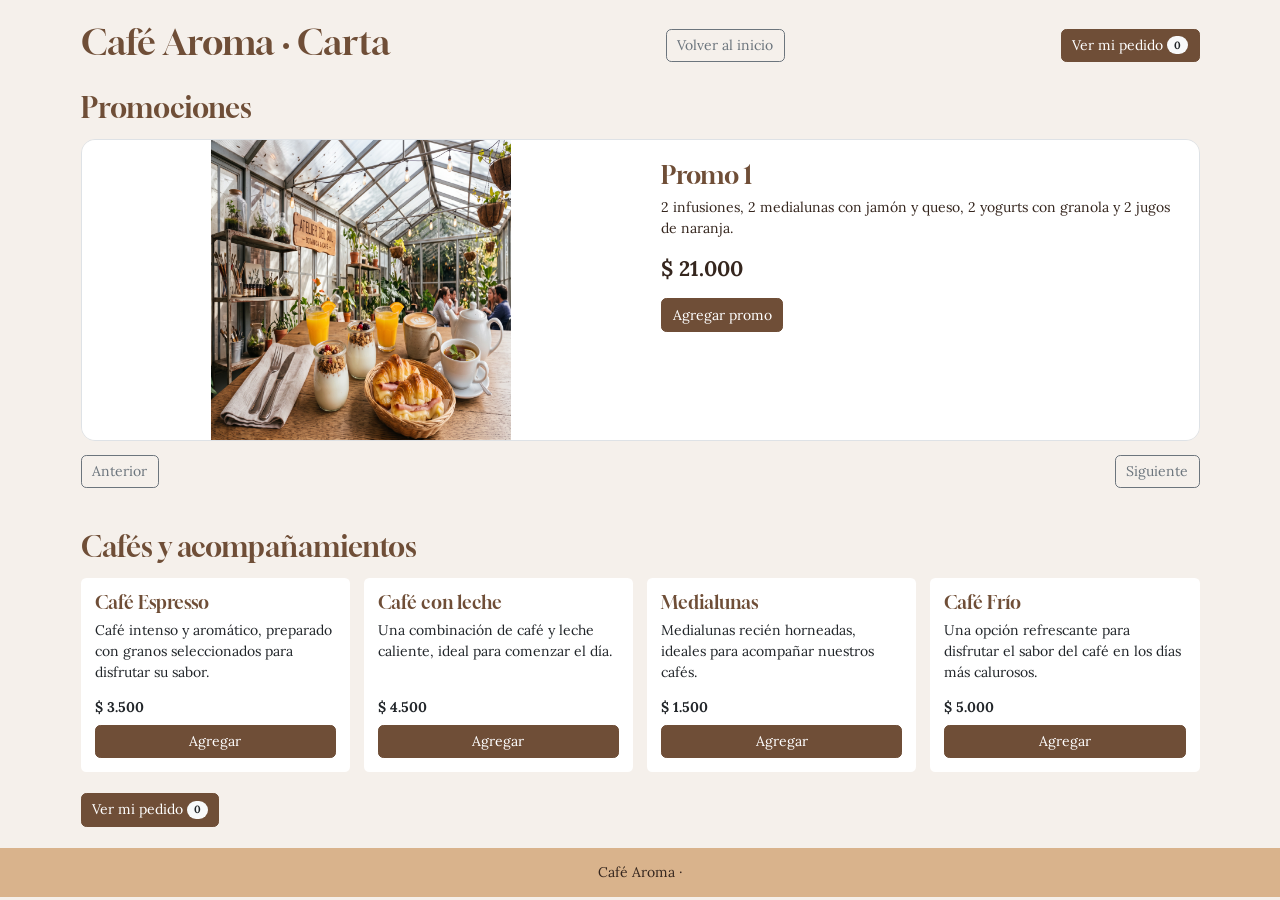
==== commit db16a2ad: "refactorice gran parte del codigo que aportaba demasiadas lineas de codigo innecesario" ====
--- a/carta.html
+++ b/carta.html
@@ -1,521 +1,185 @@
 <!DOCTYPE html>
 <html lang="es">
- <head>
-  <meta charset="utf-8"/>
-  <meta content="width=device-width, initial-scale=1.0" name="viewport"/>
-  <title>Carta y pedidos | Café Aroma</title>
-  <meta name="description" content="Explorá la carta de Café Aroma: cafés, meriendas y platos. Buscá productos y armá un pedido de demostración."/>
-  <meta content="Café Aroma, cafetería, café, café artesanal, espresso, café con leche, medialunas, cafetería Tucumán" name="keywords"/>
-  <meta content="Café Aroma" name="author"/>
-  <link href="https://fonts.googleapis.com/css2?family=Gloock&amp;display=swap" rel="stylesheet"/>
-  <link href="https://fonts.googleapis.com/css2?family=Lora:wght@400;500;600;700&amp;display=swap" rel="stylesheet"/>
-  <link href="https://cdnjs.cloudflare.com/ajax/libs/font-awesome/6.4.2/css/all.min.css" rel="stylesheet"/>
-  <link href="https://cdn.jsdelivr.net/npm/bootstrap@5.3.8/dist/css/bootstrap.min.css" rel="stylesheet"/>
-
-  <link href="style.css" rel="stylesheet"/>
-  <script defer="" src="productos.js"></script>
- </head>
- <body class="pagina-carta">
-  <header class="container py-4 d-flex flex-wrap align-items-center justify-content-between gap-3">
-   <h1 class="h2 mb-0">Café Aroma · Carta</h1>
-   <a href="index.html#productos" class="btn btn-outline-secondary">Volver al inicio</a>
+<head>
+  <meta charset="UTF-8">
+  <meta name="viewport" content="width=device-width, initial-scale=1.0">
+  <meta name="description" content="Carta de Café Aroma. Consultá los productos y armá un pedido de prueba.">
+  <title>Café Aroma · Carta</title>
+  <link href="https://cdn.jsdelivr.net/npm/bootstrap@5.3.8/dist/css/bootstrap.min.css" rel="stylesheet">
+  <link href="https://fonts.googleapis.com/css2?family=Gloock&family=Lora&display=swap" rel="stylesheet">
+  <link href="style.css" rel="stylesheet">
+  <script src="productos.js" defer></script>
+</head>
+<body class="pagina-carta">
+  <!-- Encabezado -->
+  <header class="container py-4 d-flex flex-wrap justify-content-between align-items-center gap-3">
+    <h1>Café Aroma · Carta</h1>
+    <a href="index.html#productos" class="btn btn-outline-secondary">Volver al inicio</a>
+    <button type="button" class="btn btn-aroma" data-bs-toggle="modal" data-bs-target="#modalCarrito">Ver mi pedido <span class="badge rounded-pill bg-light text-dark contador-carrito">0</span><span class="visually-hidden"> artículos</span></button>
   </header>
-  <main>
-   <section aria-labelledby="titulo-productos" class="py-5" id="productos">
-    <div class="container">
-     <div class="row align-items-end g-4 mb-4">
-      <div class="col-lg-8">
-       <p class="small fw-bold text-uppercase mb-2">LA CARTA · CAFÉ AROMA</p>
-       <h2 class="display-4 mb-3" id="titulo-productos">Elegí. Sumá. Disfrutá.</h2>
-       <p class="lead mb-0">Tus favoritos de Café Aroma, en un solo pedido. Descubrí las promos o explorá nuestra carta.</p>
+  <main class="container" id="productos">
+    <!-- Carrusel de Bootstrap: seis promociones -->
+    <h2 class="mb-3">Promociones</h2>
+    <div id="promociones" class="carousel slide mb-5" data-bs-interval="false">
+      <div class="carousel-inner rounded-4 border producto-hover">
+        <div class="carousel-item active">
+          <div class="row g-0 bg-white">
+            <div class="col-md-6"><img src="imagenes/promo-1.jpg" alt="Imagen ilustrativa de Promo 1" class="w-100 object-fit-contain" height="300"></div>
+            <div class="col-md-6 p-4">
+              <h3>Promo 1</h3>
+              <p>2 infusiones, 2 medialunas con jamón y queso, 2 yogurts con granola y 2 jugos de naranja.</p>
+              <p class="fs-4 fw-bold">$ 21.000</p>
+              <button type="button" class="btn btn-aroma agregar" data-nombre="Promo 1" data-precio="21000">Agregar promo</button>
+            </div>
+          </div>
+        </div>
+        <div class="carousel-item">
+          <div class="row g-0 bg-white">
+            <div class="col-md-6"><img src="imagenes/promo-2.jpg" alt="Imagen ilustrativa de Promo 2" class="w-100 object-fit-contain" height="300"></div>
+            <div class="col-md-6 p-4">
+              <h3>Promo 2</h3>
+              <p>2 infusiones, 2 tostadas, huevos revueltos, jamón y queso y 2 jugos de naranja.</p>
+              <p class="fs-4 fw-bold">$ 22.000</p>
+              <button type="button" class="btn btn-aroma agregar" data-nombre="Promo 2" data-precio="22000">Agregar promo</button>
+            </div>
+          </div>
+        </div>
+        <div class="carousel-item">
+          <div class="row g-0 bg-white">
+            <div class="col-md-6"><img src="imagenes/promo-3.jpg" alt="Imagen ilustrativa de Promo 3" class="w-100 object-fit-contain" height="300"></div>
+            <div class="col-md-6 p-4">
+              <h3>Promo 3</h3>
+              <p>2 infusiones, 2 cuadrados dulces, tostado de jamón y queso y 2 ensaladas de frutas.</p>
+              <p class="fs-4 fw-bold">$ 23.000</p>
+              <button type="button" class="btn btn-aroma agregar" data-nombre="Promo 3" data-precio="23000">Agregar promo</button>
+            </div>
+          </div>
+        </div>
+        <div class="carousel-item">
+          <div class="row g-0 bg-white">
+            <div class="col-md-6"><img src="imagenes/promo-4.jpg" alt="Imagen ilustrativa de Promo 4" class="w-100 object-fit-contain" height="300"></div>
+            <div class="col-md-6 p-4">
+              <h3>Promo 4</h3>
+              <p>2 infusiones, 4 pancakes de avena, banana y miel y 2 yogurts con granola.</p>
+              <p class="fs-4 fw-bold">$ 24.000</p>
+              <button type="button" class="btn btn-aroma agregar" data-nombre="Promo 4" data-precio="24000">Agregar promo</button>
+            </div>
+          </div>
+        </div>
+        <div class="carousel-item">
+          <div class="row g-0 bg-white">
+            <div class="col-md-6"><img src="imagenes/promo-5.jpg" alt="Imagen ilustrativa de Promo 5" class="w-100 object-fit-contain" height="300"></div>
+            <div class="col-md-6 p-4">
+              <h3>Promo 5</h3>
+              <p>2 licuados o smoothies y tostado de jamón y queso.</p>
+              <p class="fs-4 fw-bold">$ 18.000</p>
+              <button type="button" class="btn btn-aroma agregar" data-nombre="Promo 5" data-precio="18000">Agregar promo</button>
+            </div>
+          </div>
+        </div>
+        <div class="carousel-item">
+          <div class="row g-0 bg-white">
+            <div class="col-md-6"><img src="imagenes/promo-6.jpg" alt="Imagen ilustrativa de Promo Keto" class="w-100 object-fit-contain" height="300"></div>
+            <div class="col-md-6 p-4">
+              <h3>Promo Keto</h3>
+              <p>2 infusiones, huevo revuelto, palta, panceta, cherries, queso en cubos y tostadas.</p>
+              <p class="fs-4 fw-bold">$ 26.000</p>
+              <button type="button" class="btn btn-aroma agregar" data-nombre="Promo Keto" data-precio="26000">Agregar promo</button>
+            </div>
+          </div>
+        </div>
       </div>
-      <div class="col-lg-4 text-lg-end">
-       <button class="btn btn-aroma btn-lg" data-bs-target="#modalCarrito" data-bs-toggle="modal" type="button">
-        Ver mi pedido
-        <span class="badge bg-light text-dark ms-2" id="cantidad-productos">0</span>
-       </button>
+      <div class="d-flex justify-content-between mt-3">
+        <button type="button" class="btn btn-outline-secondary" data-bs-target="#promociones" data-bs-slide="prev">Anterior</button>
+        <button type="button" class="btn btn-outline-secondary" data-bs-target="#promociones" data-bs-slide="next">Siguiente</button>
       </div>
-     </div>
-     <div class="d-none alert alert-warning" id="aviso-pedido-en-curso">
-      <div class="d-flex flex-wrap justify-content-between align-items-center gap-3">
-       <span id="texto-pedido-en-curso"></span>
-       <button class="btn btn-aroma" data-bs-target="#modalCarrito" data-bs-toggle="modal" type="button">Ver estado del pedido</button>
+    </div>
+    <!-- Cuatro productos en tarjetas -->
+    <h2 class="mb-3">Cafés y acompañamientos</h2>
+    <div class="row g-3 mb-4">
+      <div class="col-12 col-md-6 col-lg-3">
+        <article class="card h-100 border-0 p-3 producto-hover">
+          <h3 class="h5">Café Espresso</h3>
+          <p class="flex-grow-1">Café intenso y aromático, preparado con granos seleccionados para disfrutar su sabor.</p>
+          <strong class="mb-2">$ 3.500</strong>
+          <button type="button" class="btn btn-aroma agregar" data-nombre="Café Espresso" data-precio="3500">Agregar</button>
+        </article>
       </div>
-     </div>
-     <div aria-labelledby="titulo-promos" class="mb-4">
-      <div class="d-flex justify-content-between align-items-end gap-3 mb-3">
-       <div>
-        <p class="small fw-bold text-uppercase mb-1">PARA COMPARTIR</p>
-        <h3 class="h2 mb-0" id="titulo-promos">Una buena pausa, por dos.</h3>
-       </div>
-       <span class="small text-secondary">6 promos</span>
+      <div class="col-12 col-md-6 col-lg-3">
+        <article class="card h-100 border-0 p-3 producto-hover">
+          <h3 class="h5">Café con leche</h3>
+          <p class="flex-grow-1">Una combinación de café y leche caliente, ideal para comenzar el día.</p>
+          <strong class="mb-2">$ 4.500</strong>
+          <button type="button" class="btn btn-aroma agregar" data-nombre="Café con leche" data-precio="4500">Agregar</button>
+        </article>
       </div>
-      <div aria-label="Promociones de Café Aroma" aria-roledescription="carrusel" class="carousel slide bg-body-tertiary border rounded-4 overflow-hidden" data-bs-interval="false" id="promos-productos" role="region">
-       <div class="carousel-inner rounded-4">
-        <div aria-label="1 de 6" aria-roledescription="diapositiva" class="carousel-item active" role="group">
-         <article class="row g-0">
-          <div class="col-md-6 position-relative">
-           <div class="ratio ratio-4x3">
-           <img alt="Foto ilustrativa de cafetería para Promo 1" class="w-100 h-100 object-fit-cover" height="600" loading="eager" src="imagenes/promo-1.jpg" width="800"/></div>
-           <span class="position-absolute bottom-0 start-0 m-2 badge text-bg-dark">Imagen ilustrativa</span>
+      <div class="col-12 col-md-6 col-lg-3">
+        <article class="card h-100 border-0 p-3 producto-hover">
+          <h3 class="h5">Medialunas</h3>
+          <p class="flex-grow-1">Medialunas recién horneadas, ideales para acompañar nuestros cafés.</p>
+          <strong class="mb-2">$ 1.500</strong>
+          <button type="button" class="btn btn-aroma agregar" data-nombre="Medialunas" data-precio="1500">Agregar</button>
+        </article>
+      </div>
+      <div class="col-12 col-md-6 col-lg-3">
+        <article class="card h-100 border-0 p-3 producto-hover">
+          <h3 class="h5">Café Frío</h3>
+          <p class="flex-grow-1">Una opción refrescante para disfrutar el sabor del café en los días más calurosos.</p>
+          <strong class="mb-2">$ 5.000</strong>
+          <button type="button" class="btn btn-aroma agregar" data-nombre="Café Frío" data-precio="5000">Agregar</button>
+        </article>
+      </div>
+    </div>
+    <button type="button" class="btn btn-aroma mb-4" data-bs-toggle="modal" data-bs-target="#modalCarrito">Ver mi pedido <span class="badge rounded-pill bg-light text-dark contador-carrito">0</span><span class="visually-hidden"> artículos</span></button>
+    <noscript>Activá JavaScript para utilizar el carrito y las promociones.</noscript>
+  </main>
+  <!-- Modal de Bootstrap: carrito y formulario -->
+  <div id="modalCarrito" class="modal fade" tabindex="-1" aria-labelledby="titulo-carrito" aria-hidden="true">
+    <div class="modal-dialog modal-lg modal-dialog-centered modal-dialog-scrollable">
+      <div class="modal-content">
+        <div class="modal-header">
+          <h2 id="titulo-carrito" class="modal-title fs-4">Mi pedido</h2>
+          <button type="button" class="btn-close" data-bs-dismiss="modal" aria-label="Cerrar"></button>
+        </div>
+        <div class="modal-body">
+          <p id="vacio">Todavía no agregaste productos.</p>
+          <div class="table-responsive">
+            <table class="table align-middle">
+              <thead><tr><th scope="col">Producto</th><th scope="col">Cantidad</th><th scope="col">Subtotal</th><th scope="col">Acción</th></tr></thead>
+              <tbody id="lista-carrito"></tbody>
+            </table>
           </div>
-          <div class="col-md-6 p-4 p-lg-5 d-flex flex-column justify-content-center">
-           <p class="small fw-bold text-uppercase mb-2">MOMENTOS PARA COMPARTIR</p>
-           <h4 class="display-6 mb-3">Promo 1</h4>
-           <p class="mb-4">2 infusiones, 2 medialunas con jamón y queso, 2 yogurts con granola y 2 jugos de naranja.</p>
-           <div class="d-flex flex-wrap align-items-center gap-3 mt-auto">
-            <strong class="fs-2" data-precio-promo="promo-1">$21.000</strong>
-            <button aria-label="Agregar Promo 1 al pedido" class="btn btn-aroma" data-agregar="promo-1" type="button">Agregar promo</button>
-           </div>
-          </div>
-         </article>
+          <p class="fs-5 fw-bold">Total: <span id="total-pedido">$ 0</span></p>
+          <button id="vaciar" type="button" class="btn btn-outline-secondary align-self-start mb-3">Vaciar carrito</button>
+          <form id="form-pedido">
+            <label for="modalidad" class="form-label">Modalidad</label>
+            <select id="modalidad" class="form-select mb-3">
+              <option value="local">Consumir en el local</option>
+              <option value="llevar">Para llevar</option>
+            </select>
+            <label for="mesa" class="form-label">Número de mesa (solo para consumir en el local)</label>
+            <input id="mesa" type="number" min="1" max="99" step="1" class="form-control mb-3" required>
+            <button id="preparar" type="submit" class="btn btn-aroma" disabled>Preparar pedido</button>
+          </form>
+          <p id="aviso" class="text-success mt-3 mb-0" role="status"></p>
+          <p class="small text-secondary mt-3 mb-0">Pedido de prueba: no se envía al local. El carrito se borra al recargar.</p>
         </div>
-        <div aria-label="2 de 6" aria-roledescription="diapositiva" class="carousel-item" role="group">
-         <article class="row g-0">
-          <div class="col-md-6 position-relative">
-           <div class="ratio ratio-4x3">
-           <img alt="Foto ilustrativa de cafetería para Promo 2" class="w-100 h-100 object-fit-cover" height="600" loading="lazy" src="imagenes/promo-2.jpg" width="800"/></div>
-           <span class="position-absolute bottom-0 start-0 m-2 badge text-bg-dark">Imagen ilustrativa</span>
-          </div>
-          <div class="col-md-6 p-4 p-lg-5 d-flex flex-column justify-content-center">
-           <p class="small fw-bold text-uppercase mb-2">MOMENTOS PARA COMPARTIR</p>
-           <h4 class="display-6 mb-3">Promo 2</h4>
-           <p class="mb-4">2 infusiones, 2 tostadas, huevos revueltos, jamón y queso y 2 jugos de naranja.</p>
-           <div class="d-flex flex-wrap align-items-center gap-3 mt-auto">
-            <strong class="fs-2" data-precio-promo="promo-2">$22.000</strong>
-            <button aria-label="Agregar Promo 2 al pedido" class="btn btn-aroma" data-agregar="promo-2" type="button">Agregar promo</button>
-           </div>
-          </div>
-         </article>
+        <div class="modal-footer">
+          <button type="button" class="btn btn-outline-secondary" data-bs-dismiss="modal">Seguir eligiendo</button>
         </div>
-        <div aria-label="3 de 6" aria-roledescription="diapositiva" class="carousel-item" role="group">
-         <article class="row g-0">
-          <div class="col-md-6 position-relative">
-           <div class="ratio ratio-4x3">
-           <img alt="Foto ilustrativa de cafetería para Promo 3" class="w-100 h-100 object-fit-cover" height="600" loading="lazy" src="imagenes/promo-3.jpg" width="800"/></div>
-           <span class="position-absolute bottom-0 start-0 m-2 badge text-bg-dark">Imagen ilustrativa</span>
-          </div>
-          <div class="col-md-6 p-4 p-lg-5 d-flex flex-column justify-content-center">
-           <p class="small fw-bold text-uppercase mb-2">MOMENTOS PARA COMPARTIR</p>
-           <h4 class="display-6 mb-3">Promo 3</h4>
-           <p class="mb-4">2 infusiones, 2 cuadrados dulces, tostado de jamón y queso y 2 ensaladas de frutas.</p>
-           <div class="d-flex flex-wrap align-items-center gap-3 mt-auto">
-            <strong class="fs-2" data-precio-promo="promo-3">$23.000</strong>
-            <button aria-label="Agregar Promo 3 al pedido" class="btn btn-aroma" data-agregar="promo-3" type="button">Agregar promo</button>
-           </div>
-          </div>
-         </article>
-        </div>
-        <div aria-label="4 de 6" aria-roledescription="diapositiva" class="carousel-item" role="group">
-         <article class="row g-0">
-          <div class="col-md-6 position-relative">
-           <div class="ratio ratio-4x3">
-           <img alt="Foto ilustrativa de cafetería para Promo 4" class="w-100 h-100 object-fit-cover" height="600" loading="lazy" src="imagenes/promo-4.jpg" width="800"/></div>
-           <span class="position-absolute bottom-0 start-0 m-2 badge text-bg-dark">Imagen ilustrativa</span>
-          </div>
-          <div class="col-md-6 p-4 p-lg-5 d-flex flex-column justify-content-center">
-           <p class="small fw-bold text-uppercase mb-2">MOMENTOS PARA COMPARTIR</p>
-           <h4 class="display-6 mb-3">Promo 4</h4>
-           <p class="mb-4">2 infusiones, 4 pancakes de avena, banana y miel y 2 yogurts con granola.</p>
-           <div class="d-flex flex-wrap align-items-center gap-3 mt-auto">
-            <strong class="fs-2" data-precio-promo="promo-4">$24.000</strong>
-            <button aria-label="Agregar Promo 4 al pedido" class="btn btn-aroma" data-agregar="promo-4" type="button">Agregar promo</button>
-           </div>
-          </div>
-         </article>
-        </div>
-        <div aria-label="5 de 6" aria-roledescription="diapositiva" class="carousel-item" role="group">
-         <article class="row g-0">
-          <div class="col-md-6 position-relative">
-           <div class="ratio ratio-4x3">
-           <img alt="Foto ilustrativa de cafetería para Promo 5" class="w-100 h-100 object-fit-cover" height="600" loading="lazy" src="imagenes/promo-5.jpg" width="800"/></div>
-           <span class="position-absolute bottom-0 start-0 m-2 badge text-bg-dark">Imagen ilustrativa</span>
-          </div>
-          <div class="col-md-6 p-4 p-lg-5 d-flex flex-column justify-content-center">
-           <p class="small fw-bold text-uppercase mb-2">MOMENTOS PARA COMPARTIR</p>
-           <h4 class="display-6 mb-3">Promo 5</h4>
-           <p class="mb-4">2 licuados o smoothies y tostado de jamón y queso.</p>
-           <div class="d-flex flex-wrap align-items-center gap-3 mt-auto">
-            <strong class="fs-2" data-precio-promo="promo-5">$18.000</strong>
-            <button aria-label="Agregar Promo 5 al pedido" class="btn btn-aroma" data-agregar="promo-5" type="button">Agregar promo</button>
-           </div>
-          </div>
-         </article>
-        </div>
-        <div aria-label="6 de 6" aria-roledescription="diapositiva" class="carousel-item" role="group">
-         <article class="row g-0">
-          <div class="col-md-6 position-relative">
-           <div class="ratio ratio-4x3">
-           <img alt="Foto ilustrativa de cafetería para Promo Keto" class="w-100 h-100 object-fit-cover" height="600" loading="lazy" src="imagenes/promo-6.jpg" width="800"/></div>
-           <span class="position-absolute bottom-0 start-0 m-2 badge text-bg-dark">Imagen ilustrativa</span>
-          </div>
-          <div class="col-md-6 p-4 p-lg-5 d-flex flex-column justify-content-center">
-           <p class="small fw-bold text-uppercase mb-2">MOMENTOS PARA COMPARTIR</p>
-           <h4 class="display-6 mb-3">Promo Keto</h4>
-           <p class="mb-4">2 infusiones, huevo revuelto, palta, panceta, cherries, queso en cubos y tostadas.</p>
-           <div class="d-flex flex-wrap align-items-center gap-3 mt-auto">
-            <strong class="fs-2" data-precio-promo="promo-keto">$26.000</strong>
-            <button aria-label="Agregar Promo Keto al pedido" class="btn btn-aroma" data-agregar="promo-keto" type="button">Agregar promo</button>
-           </div>
-          </div>
-         </article>
-        </div>
-       </div>
-       <div class="d-flex justify-content-between align-items-center gap-3 p-3 bg-white">
-        <button aria-label="Promoción anterior" class="btn btn-outline-secondary" data-bs-slide="prev" data-bs-target="#promos-productos" type="button">← Anterior</button>
-        <span class="small" id="estado-promos" role="status">Promo 1 de 6</span>
-        <button aria-label="Promoción siguiente" class="btn btn-outline-secondary" data-bs-slide="next" data-bs-target="#promos-productos" type="button">Siguiente →</button>
-       </div>
       </div>
-     </div>
-     <div class="bg-white border p-4 rounded-4">
-      <ol aria-label="Cómo preparar tu pedido" class="d-flex flex-column flex-md-row gap-3 justify-content-between list-unstyled mb-4">
-       <li>
-        <span>01</span>
-        <strong>Elegí tus favoritos</strong>
-       </li>
-       <li>
-        <span>02</span>
-        <strong>Revisá tu pedido</strong>
-       </li>
-       <li>
-        <span>03</span>
-        <strong>Prepará tu pedido</strong>
-       </li>
-      </ol>
-      <div class="d-flex flex-wrap justify-content-between align-items-center gap-3">
-       <div>
-        <h3 class="h4 mb-1">¿Qué te gustaría pedir hoy?</h3>
-        <p class="mb-0 text-secondary">Cafés, meriendas, platos y algo rico para compartir.</p>
-       </div>
-       <a class="btn btn-aroma btn-lg" href="#carta-productos">Explorar la carta</a>
+    </div>
+  </div>
+  <!-- Aviso breve cada vez que agregás un artículo -->
+  <div class="toast-container position-fixed bottom-0 end-0 p-3">
+    <div id="aviso-agregado" class="toast" role="status" aria-live="polite" aria-atomic="true" data-bs-delay="2500">
+      <div class="d-flex">
+        <div id="texto-agregado" class="toast-body"></div>
+        <button type="button" class="btn-close me-2 m-auto" data-bs-dismiss="toast" aria-label="Cerrar aviso"></button>
       </div>
-     </div>
-     <div aria-labelledby="titulo-carta" id="carta-productos">
-      <div class="d-flex flex-wrap justify-content-between align-items-center gap-3 mb-4 pt-4">
-       <div>
-        <p class="small fw-bold text-uppercase mb-1">ARMÁ TU PEDIDO</p>
-        <h3 class="h2 mb-0" id="titulo-carta">Nuestra carta</h3>
-       </div>
-       <button class="btn btn-aroma" data-bs-target="#modalCarrito" data-bs-toggle="modal" type="button">
-        Revisar pedido ·
-        <span id="total-resumen">$0</span>
-       </button>
-      </div>
-      <div class="bg-white border rounded-4 p-3 p-md-4 mb-4">
-       <div class="row g-3 mb-3">
-        <div class="col-md-8">
-         <label class="form-label fw-semibold" for="buscar-producto">¿Qué te gustaría disfrutar?</label>
-         <input aria-controls="catalogo-productos" class="form-control" id="buscar-producto" placeholder="Buscá café, Nutella, pizzas…" type="search"/></div>
-        <div class="col-md-4">
-         <label class="form-label fw-semibold" for="orden-productos">Ordenar por</label>
-         <select aria-controls="catalogo-productos" class="form-select" id="orden-productos">
-          <option value="original">Orden de la carta</option>
-          <option value="menor">Menor precio</option>
-          <option value="mayor">Mayor precio</option>
-          <option value="nombre">Nombre: A–Z</option>
-         </select>
-        </div>
-       </div>
-       <div aria-label="Filtrar por categoría" class="d-flex flex-wrap gap-2" id="filtros-productos" role="group">
-        <button aria-pressed="true" class="btn btn-outline-secondary rounded-pill active" data-categoria="todos" type="button">Todos</button>
-        <button aria-pressed="false" class="btn btn-outline-secondary rounded-pill" data-categoria="calientes" type="button">Cafetería</button>
-        <button aria-pressed="false" class="btn btn-outline-secondary rounded-pill" data-categoria="frios" type="button">Cafés fríos</button>
-        <button aria-pressed="false" class="btn btn-outline-secondary rounded-pill" data-categoria="panaderia" type="button">Panadería</button>
-        <button aria-pressed="false" class="btn btn-outline-secondary rounded-pill" data-categoria="desayunos" type="button">Desayunos y meriendas</button>
-        <button aria-pressed="false" class="btn btn-outline-secondary rounded-pill" data-categoria="promos" type="button">Promos y cumpleaños</button>
-        <button aria-pressed="false" class="btn btn-outline-secondary rounded-pill" data-categoria="pasteleria" type="button">Pastelería</button>
-        <button aria-pressed="false" class="btn btn-outline-secondary rounded-pill" data-categoria="refrescantes" type="button">Refrescantes</button>
-        <button aria-pressed="false" class="btn btn-outline-secondary rounded-pill" data-categoria="smoothies" type="button">Smoothies</button>
-        <button aria-pressed="false" class="btn btn-outline-secondary rounded-pill" data-categoria="principales" type="button">Platos principales</button>
-        <button aria-pressed="false" class="btn btn-outline-secondary rounded-pill" data-categoria="pizzas" type="button">Pizzas</button>
-        <button aria-pressed="false" class="btn btn-outline-secondary rounded-pill" data-categoria="sandwiches" type="button">Sándwiches</button>
-        <button aria-pressed="false" class="btn btn-outline-secondary rounded-pill" data-categoria="guarniciones" type="button">Ensaladas y guarniciones</button>
-        <button aria-pressed="false" class="btn btn-outline-secondary rounded-pill" data-categoria="bebidas" type="button">Bebidas</button>
-       </div>
-      </div>
-      <p class="small text-secondary" id="resultado-productos" role="status">94 productos y opciones en la carta</p>
-      <div class="row g-4" id="catalogo-productos"></div>
-      <div aria-label="Páginas de productos" class="d-flex justify-content-center align-items-center flex-wrap gap-3 mt-4" id="paginacion-productos">
-       <button class="btn btn-outline-secondary" id="pagina-anterior" type="button">Anterior</button>
-       <span id="pagina-actual" role="status"></span>
-       <button class="btn btn-outline-secondary" id="pagina-siguiente" type="button">Siguiente</button>
-      </div>
-      <div class="text-center p-5 border rounded-4 d-none" id="sin-productos">
-       <h3 class="h4">No encontramos esa combinación</h3>
-       <p>Probá otra búsqueda o volvé a ver toda la carta.</p>
-       <button class="btn btn-aroma" id="limpiar-filtros" type="button">Ver todos los productos</button>
-      </div>
-      <p class="small text-secondary mt-4 mb-0">Precios en pesos argentinos. Consultá disponibilidad y adicionales. Esta carta corresponde a una demo académica.</p>
-     </div>
-     <p aria-live="polite" class="aroma-aviso" id="aviso-productos" role="status"></p>
-     <noscript><p class="alert alert-info">Activá JavaScript para cargar el catálogo completo, filtrar productos y armar tu pedido.</p></noscript>
     </div>
-   </section>
-   <button aria-label="Abrir carrito de compras" class="btn btn-aroma position-fixed bottom-0 start-0 m-3 shadow z-3" data-bs-target="#modalCarrito" data-bs-toggle="modal" id="btn-abrir-carrito" type="button">
-    <svg aria-hidden="true" fill="none" height="21" stroke="currentColor" stroke-width="1.8" viewBox="0 0 24 24" width="21" xmlns="http://www.w3.org/2000/svg">
-     <path d="M3 3h2l3 12h11l2-8H6"></path>
-     <circle cx="9" cy="20" r="1"></circle>
-     <circle cx="18" cy="20" r="1"></circle>
-    </svg>
-    <span id="texto-carrito">Mi pedido</span>
-    <span class="badge rounded-pill bg-dark" id="cantidad-carrito">0</span>
-   </button>
-   <div aria-hidden="true" aria-labelledby="tituloModalCarrito" class="modal fade" id="modalCarrito" tabindex="-1">
-    <div class="modal-dialog modal-dialog-centered modal-dialog-scrollable modal-lg">
-     <div class="modal-content">
-      <div class="modal-header text-black" style="background-color: #d9b38c;">
-       <h2 class="modal-title fs-4" id="tituloModalCarrito">Tu pedido</h2>
-       <button aria-label="Cerrar" class="btn-close" data-bs-dismiss="modal" type="button"></button>
-      </div>
-      <div class="modal-body">
-       <div id="edicion-pedido">
-        <p class="text-secondary mb-3">Demo académica: el pedido se simula en este navegador; no se envía al local ni se cobra. Revisá tus favoritos y elegí la modalidad.</p>
-        <p class="text-secondary" id="carrito-vacio">Todavía no agregaste productos.</p>
-        <div class="list-group mb-3" id="lista-carrito"></div>
-        <div class="d-flex justify-content-between align-items-center border-top pt-3 mb-4">
-         <strong>Total estimado</strong>
-         <strong class="fs-4" id="total-carrito">$0</strong>
-        </div>
-        <form id="datos-pedido" novalidate="">
-         <div class="bg-body-tertiary rounded-3 p-3 p-sm-4">
-          <fieldset>
-           <legend class="form-label fw-bold fs-6">¿Dónde vas a disfrutar tu pedido?</legend>
-           <div class="row g-2">
-            <div class="col-12 col-sm-6">
-             <input aria-controls="grupo-mesa" checked="" class="btn-check" id="modalidad-local" name="modalidad" required="" type="radio" value="local"/>
-             <label class="btn btn-outline-secondary w-100 py-3" for="modalidad-local">Consumir en el local</label>
-            </div>
-            <div class="col-12 col-sm-6">
-             <input aria-controls="grupo-mesa" class="btn-check" id="modalidad-llevar" name="modalidad" required="" type="radio" value="llevar"/>
-             <label class="btn btn-outline-secondary w-100 py-3" for="modalidad-llevar">Para llevar</label>
-            </div>
-           </div>
-          </fieldset>
-          <div class="mt-3" id="grupo-mesa">
-           <label class="form-label fw-bold" for="numero-mesa">¿En qué mesa estás?</label>
-           <input aria-describedby="ayuda-mesa error-mesa" class="form-control" id="numero-mesa" inputmode="numeric" max="99" min="1" name="mesa" placeholder="Por ejemplo: 7" required="" step="1" type="number"/>
-           <div class="form-text" id="ayuda-mesa">Ingresá un número de mesa del 1 al 99.</div>
-           <div class="invalid-feedback" id="error-mesa">Ingresá un número entero de mesa, entre 1 y 99.</div>
-          </div>
-          <label class="form-label mt-3 fw-semibold" for="notas-pedido">
-           Observaciones
-           <span class="fw-normal">(opcional)</span>
-          </label>
-          <textarea aria-describedby="ayuda-notas" class="form-control" id="notas-pedido" maxlength="250" name="observaciones" placeholder="Por ejemplo: café sin azúcar." rows="2"></textarea>
-          <div class="form-text" id="ayuda-notas">Hasta 250 caracteres. Los adicionales no se calculan automáticamente.</div>
-         </div>
-        </form>
-        <p class="small text-secondary mt-3 mb-0">Revisá los productos y la modalidad antes de preparar tu pedido.</p>
-       </div>
-       <div class="d-none" id="pedido-preparacion">
-        <div class="alert alert-success mb-4" id="alerta-pedido" role="alert"></div>
-        <div class="text-center">
-         <div aria-hidden="true" class="text-center my-3">
-          <svg fill="none" height="90" viewBox="0 0 110 90" width="110">
-           <path d="M20 25h58v26a23 23 0 0 1-23 23H43a23 23 0 0 1-23-23V25Z" fill="currentColor"></path>
-           <path d="M80 31h8a12 12 0 0 1 0 24H78" stroke="currentColor" stroke-width="6"></path>
-           <path d="M15 81h70" stroke="currentColor" stroke-linecap="round" stroke-width="5"></path>
-          </svg>
-         </div>
-         <h3 class="h2 mb-2" id="titulo-preparacion" tabindex="-1">Tu pedido se está preparando</h3>
-         <p class="text-secondary">Una buena pausa empieza con un buen café.</p>
-         <p class="flex-wrap justify-content-center rounded-pill bg-body-tertiary p-3 d-inline-flex align-items-center gap-2">
-          <span aria-hidden="true" class="spinner-border spinner-border-sm"></span>
-          En preparación ·
-          <strong id="mesa-preparacion"></strong>
-         </p>
-         <p class="small text-secondary mb-4" id="numero-pedido"></p>
-        </div>
-        <div class="bg-body-tertiary rounded-3 p-3 p-sm-4">
-         <h4 class="h5 mb-3">El resumen de tu pedido</h4>
-         <p class="small mb-3">
-          Modalidad:
-          <strong id="destino-resumen"></strong>
-         </p>
-         <ul class="list-unstyled mb-3" id="resumen-preparacion"></ul>
-         <p class="small text-secondary text-break d-none" id="notas-preparacion"></p>
-         <p class="d-flex justify-content-between border-top pt-3 mb-0">
-          <strong>Total estimado</strong>
-          <strong id="total-preparacion"></strong>
-         </p>
-        </div>
-        <p class="small text-secondary mt-3 mb-0">Podés cerrar esta ventana y volver a consultar el estado desde el carrito.</p>
-       </div>
-       <p class="small mt-3 mb-0" id="aviso-carrito" role="status"></p>
-      </div>
-      <div class="modal-footer">
-       <div class="d-flex flex-wrap gap-2 w-100 justify-content-end" id="acciones-carrito">
-        <button class="btn btn-outline-secondary" id="vaciar-carrito" type="button">Vaciar carrito</button>
-        <button class="btn btn-aroma" form="datos-pedido" id="finalizar-carrito" type="submit">Preparar pedido</button>
-       </div>
-       <div class="d-none d-flex flex-wrap gap-2 w-100 justify-content-end" id="acciones-preparacion">
-        <button class="btn btn-outline-secondary" data-bs-dismiss="modal" type="button">Cerrar</button>
-        <button class="btn btn-aroma" id="nuevo-pedido" type="button">Iniciar otro pedido</button>
-       </div>
-      </div>
-     </div>
-    </div>
-   </div>
-  </main>
-  <footer class="text-center py-4">Café Aroma · Precios en pesos argentinos · Demo académica</footer>
+  </div>
+  <footer class="text-center py-3">Café Aroma ·</footer>
   <script src="https://cdn.jsdelivr.net/npm/bootstrap@5.3.8/dist/js/bootstrap.bundle.min.js"></script>
-  <template id="plantilla-producto">
-   <div class="col-12 col-md-6 col-lg-4">
-    <article class="card h-100 border-0 shadow-sm rounded-4">
-     <div class="card-body d-flex flex-column p-4">
-      <h3 class="h5 card-title"></h3>
-      <p class="card-text text-secondary flex-grow-1"></p>
-      <strong class="aroma-precio fs-5 mb-3"></strong>
-      <button class="btn btn-aroma align-self-start" type="button">Agregar</button>
-     </div>
-    </article>
-   </div>
-  </template>
-  <script id="datos-catalogo" type="application/json">
-{
-  "descripciones": [
-    "Café intenso y aromático, preparado con granos seleccionados para disfrutar su sabor.",
-    "Una combinación de café y leche caliente, ideal para comenzar el día.",
-    "Medialunas recién horneadas, ideales para acompañar nuestros cafés.",
-    "Café suave y equilibrado para quienes prefieren disfrutar una bebida de sabor más ligero.",
-    "Una opción refrescante para disfrutar el sabor del café en los días más calurosos.",
-    "Unidad de panificado simple. Consultá las variedades disponibles.",
-    "Consultá disponibilidad al preparar tu pedido.",
-    "Tostón, huevo revuelto, palta y queso crema. Incluye una infusión y jugo de naranja. Consultar leche vegetal (adicional) y opciones de pan.",
-    "Medialunas o tortillas. Incluye una infusión y jugo de naranja. Consultar leche vegetal (adicional) y opciones de pan.",
-    "Pan tostado, queso crema y mermelada. Incluye una infusión y jugo de naranja. Consultar leche vegetal (adicional) y opciones de pan.",
-    "Dos medialunas con jamón y queso. Incluye una infusión y jugo de naranja. Consultar leche vegetal (adicional) y opciones de pan.",
-    "Tostón, dulce de leche y manteca. Incluye una infusión y jugo de naranja. Consultar leche vegetal (adicional) y opciones de pan.",
-    "Tostón, huevo revuelto, panceta ahumada y queso crema. Incluye una infusión y jugo de naranja. Consultar leche vegetal (adicional) y opciones de pan.",
-    "Tostón, huevo revuelto, jamón y queso. Incluye una infusión y jugo de naranja. Consultar leche vegetal (adicional) y opciones de pan.",
-    "Pancake de avena, banana, durazno y miel, con ensalada de frutas. Incluye una infusión y jugo de naranja. Consultar leche vegetal (adicional) y opciones de pan.",
-    "Yogurt con granola y miel. Incluye una infusión y jugo de naranja. Consultar leche vegetal (adicional) y opciones de pan.",
-    "Huevo revuelto, palta, cherries salteados, queso y panceta en cubos. Pan opcional. Incluye una infusión y jugo de naranja. Consultar leche vegetal (adicional) y opciones de pan.",
-    "Cuadrado dulce: brownie, pastafrola, budín o crumble de manzana. Incluye una infusión y jugo de naranja. Consultar leche vegetal (adicional) y opciones de pan.",
-    "Tostón cocinado en leche, huevo y miel, con frutas de estación. Incluye una infusión y jugo de naranja. Consultar leche vegetal (adicional) y opciones de pan.",
-    "2 infusiones, 2 medialunas con jamón y queso, 2 yogurts con granola y 2 jugos de naranja.",
-    "2 infusiones, 2 tostadas, huevos revueltos, jamón y queso y 2 jugos de naranja.",
-    "2 infusiones, 2 cuadrados dulces, tostado de jamón y queso y 2 ensaladas de frutas.",
-    "2 infusiones, 4 pancakes de avena, banana y miel y 2 yogurts con granola.",
-    "2 licuados o smoothies y tostado de jamón y queso.",
-    "2 infusiones, huevo revuelto, palta, panceta, cherries, queso en cubos y tostadas.",
-    "5 infusiones, 5 medialunas, 5 sándwiches de jamón y queso, 5 porciones de brownie y 5 vasitos de jugo.",
-    "10 medialunas o tortillas, 10 sándwiches de jamón y queso, 5 porciones de pastafrola, 5 de brownie y 1 jarra de limonada o jugo de naranja.",
-    "Precio por unidad o porción individual.",
-    "Precio por vaso. Para jarra, indicar en observaciones.",
-    "Consultá disponibilidad al preparar tu pedido. Precio por unidad para empanadas y bombitas; por plato para las demás opciones. Guarnición aparte.",
-    "Consultar preparación. Precio por unidad para empanadas y bombitas; por plato para las demás opciones. Guarnición aparte.",
-    "De carne o pollo; variedad a confirmar. Precio por unidad para empanadas y bombitas; por plato para las demás opciones. Guarnición aparte.",
-    "Jamón, queso y morrones. Precio por unidad para empanadas y bombitas; por plato para las demás opciones. Guarnición aparte.",
-    "De carne o queso; variedad a confirmar. Precio por unidad para empanadas y bombitas; por plato para las demás opciones. Guarnición aparte.",
-    "De jamón y queso, con salsa rosa. Precio por unidad para empanadas y bombitas; por plato para las demás opciones. Guarnición aparte.",
-    "Consultar salsa disponible. Precio por unidad para empanadas y bombitas; por plato para las demás opciones. Guarnición aparte.",
-    "Precio por pizza entera de 8 porciones, presentación propuesta para esta carta.",
-    "Ternera, queso tybo, morrones, huevo y BBQ.",
-    "Ternera, queso tybo, lechuga, tomate y mayonesa.",
-    "Queso blanco, jamón cocido, queso tybo y palta.",
-    "Precio por porción de 3 triángulos, presentación propuesta para esta carta.",
-    "Mix de hojas verdes, palta, huevo, queso tybo y cherries.",
-    "Variedad a confirmar."
-  ],
-  "productos": [
-    ["espresso", "Café Espresso", "calientes", 3500, 0],
-    ["con-leche", "Café con leche", "calientes", 4500, 1],
-    ["medialunas", "Medialunas", "panaderia", 1500, 2],
-    ["americano", "Café Americano", "calientes", 3800, 3],
-    ["frio", "Café Frío", "frios", 5000, 4],
-    ["panificados", "Panificados", "panaderia", 1500, 5],
-    ["jarrita", "Jarrita", "calientes", 3800, 6],
-    ["submarino", "Submarino", "calientes", 4800, 6],
-    ["capuccino", "Capuccino", "calientes", 5000, 6],
-    ["cafe-doble", "Café doble", "calientes", 4200, 6],
-    ["chocolatada", "Chocolatada", "calientes", 4500, 6],
-    ["te-mate", "Té / mate", "calientes", 3200, 6],
-    ["latte-vainilla", "Latte vainilla", "calientes", 5500, 6],
-    ["latte-caramel", "Latte caramel", "calientes", 5500, 6],
-    ["latte-caramel-macchiato", "Latte caramel macchiato", "calientes", 6000, 6],
-    ["latte-nutella", "Latte Nutella", "calientes", 6500, 6],
-    ["iced-coffee", "Iced coffee", "frios", 4500, 6],
-    ["iced-latte", "Iced latte", "frios", 5500, 6],
-    ["frapuccino", "Frapuccino", "frios", 6500, 6],
-    ["avocado", "Avocado", "desayunos", 10500, 7],
-    ["tradicional", "Tradicional", "desayunos", 6500, 8],
-    ["light", "Light", "desayunos", 7500, 9],
-    ["mafalda", "Mafalda", "desayunos", 8500, 10],
-    ["de-campo", "De campo", "desayunos", 7500, 11],
-    ["desayuno-americano", "Desayuno americano", "desayunos", 11500, 12],
-    ["proteico", "Proteico", "desayunos", 10500, 13],
-    ["fit", "Fit", "desayunos", 11000, 14],
-    ["saludable", "Saludable", "desayunos", 9000, 15],
-    ["keto-bowl", "Keto Bowl", "desayunos", 12000, 16],
-    ["dolce", "Dolce", "desayunos", 8500, 17],
-    ["french-toast", "French toast", "desayunos", 10500, 18],
-    ["promo-1", "Promo 1", "promos", 21000, 19],
-    ["promo-2", "Promo 2", "promos", 22000, 20],
-    ["promo-3", "Promo 3", "promos", 23000, 21],
-    ["promo-4", "Promo 4", "promos", 24000, 22],
-    ["promo-5", "Promo 5", "promos", 18000, 23],
-    ["promo-keto", "Promo Keto", "promos", 26000, 24],
-    ["cumpleanos-para-5", "Cumpleaños para 5", "promos", 55000, 25],
-    ["cumpleanos-para-10", "Cumpleaños para 10", "promos", 85000, 26],
-    ["croissant-con-nutella", "Croissant con Nutella", "pasteleria", 6500, 27],
-    ["croissant-con-dulce-de-leche", "Croissant con dulce de leche", "pasteleria", 5500, 27],
-    ["croissant-con-crema-pastelera", "Croissant con crema pastelera", "pasteleria", 5500, 27],
-    ["croissant-con-jamon-y-queso", "Croissant con jamón y queso", "pasteleria", 6500, 27],
-    ["budin-de-limon-glaseado", "Budín de limón glaseado", "pasteleria", 4000, 27],
-    ["brownie", "Brownie", "pasteleria", 4500, 27],
-    ["brownie-con-nutella", "Brownie con Nutella", "pasteleria", 6000, 27],
-    ["pastafrola", "Pastafrola", "pasteleria", 4000, 27],
-    ["crumble-de-manzana", "Crumble de manzana", "pasteleria", 5000, 27],
-    ["panqueque-con-nutella", "Panqueque con Nutella", "pasteleria", 6000, 27],
-    ["limonada-clasica", "Limonada clásica", "refrescantes", 5000, 28],
-    ["limonada-de-menta-y-jengibre", "Limonada de menta y jengibre", "refrescantes", 5500, 28],
-    ["limonada-de-frutos-rojos", "Limonada de frutos rojos", "refrescantes", 6000, 28],
-    ["jugo-de-naranja", "Jugo de naranja", "refrescantes", 5500, 28],
-    ["smoothie-oreo", "Smoothie Oreo", "smoothies", 6500, 6],
-    ["smoothie-durazno", "Smoothie durazno", "smoothies", 6000, 6],
-    ["smoothie-nutella", "Smoothie Nutella", "smoothies", 7000, 6],
-    ["smoothie-banana-split-con-galleta-oblea", "Smoothie banana split con galleta oblea", "smoothies", 6500, 6],
-    ["smoothie-frutos-rojos", "Smoothie frutos rojos", "smoothies", 6500, 6],
-    ["milanesa-clasica", "Milanesa clásica", "principales", 14500, 29],
-    ["milanesa-napolitana", "Milanesa napolitana", "principales", 17000, 29],
-    ["suprema-clasica", "Suprema clásica", "principales", 14000, 29],
-    ["suprema-napolitana", "Suprema napolitana", "principales", 16500, 29],
-    ["mexicano", "Mexicano", "principales", 14000, 30],
-    ["empanadas", "Empanadas", "principales", 1800, 31],
-    ["pollo-con-crema-y-mostaza", "Pollo con crema y mostaza", "principales", 16500, 29],
-    ["pollo-al-limon", "Pollo al limón", "principales", 16000, 29],
-    ["lomitos-rellenos", "Lomitos rellenos", "principales", 19000, 32],
-    ["bombitas", "Bombitas", "principales", 2500, 33],
-    ["sorrentinos", "Sorrentinos", "principales", 14000, 34],
-    ["tallarines", "Tallarines", "principales", 12000, 35],
-    ["pizza-muzzarella", "Pizza muzzarella", "pizzas", 15000, 36],
-    ["pizza-napolitana", "Pizza napolitana", "pizzas", 17000, 36],
-    ["pizza-especial", "Pizza especial", "pizzas", 18000, 36],
-    ["pizza-de-ternera", "Pizza de ternera", "pizzas", 21000, 36],
-    ["baguette-americano", "Baguette americano", "sandwiches", 12500, 37],
-    ["baguette-especial-de-ternera", "Baguette especial de ternera", "sandwiches", 12000, 38],
-    ["baguette-aroma", "Baguette Aroma", "sandwiches", 11500, 39],
-    ["miga-de-jamon-y-queso", "Miga de jamón y queso", "sandwiches", 6500, 40],
-    ["miga-de-ternera-y-queso", "Miga de ternera y queso", "sandwiches", 7500, 40],
-    ["miga-de-lechuga-y-tomate", "Miga de lechuga y tomate", "sandwiches", 6000, 40],
-    ["ensalada-aroma", "Ensalada Aroma", "guarniciones", 10500, 41],
-    ["papas-fritas", "Papas fritas", "guarniciones", 6000, 6],
-    ["papas-rusticas-con-provenzal", "Papas rústicas con provenzal", "guarniciones", 6500, 6],
-    ["pure-clasico-o-mixto", "Puré clásico o mixto", "guarniciones", 5000, 42],
-    ["ensalada-mixta", "Ensalada mixta", "guarniciones", 5000, 6],
-    ["agua", "Agua", "bebidas", 2500, 6],
-    ["agua-con-gas", "Agua con gas", "bebidas", 2500, 6],
-    ["pepsi-seven-lata", "Pepsi / Seven lata", "bebidas", 3000, 6],
-    ["pepsi-seven-mirinda-1-5-l", "Pepsi / Seven / Mirinda 1,5 L", "bebidas", 6000, 6],
-    ["agua-saborizada-330-ml", "Agua saborizada 330 ml", "bebidas", 2500, 6],
-    ["quilmes-lata", "Quilmes lata", "bebidas", 4000, 6],
-    ["quilmes-botella", "Quilmes botella", "bebidas", 6500, 6],
-    ["stella-artois-lata", "Stella Artois lata", "bebidas", 5000, 6],
-    ["stella-artois-1-l", "Stella Artois 1 L", "bebidas", 8000, 6]
-  ]
-}
-  </script>
- </body>
-</html>+</body>
+</html>
--- a/style.css
+++ b/style.css
@@ -253,20 +253,10 @@
     color: #fdf9f9 !important;
 }
 
-/* CARTA: estilos propios; Bootstrap resuelve distribución y componentes. */
-.pagina-carta {
-    --color-principal: #6f4e37;
-    --color-secundario: #d9b38c;
-    --color-fondo: #f5f0eb;
-    --color-texto: #35261e;
-    --fuente-texto: 'Lora', Georgia, serif;
-    --bs-body-font-family: var(--fuente-texto);
-}
-.pagina-carta, .pagina-carta button, .pagina-carta input, .pagina-carta select, .pagina-carta textarea { font-family: var(--fuente-texto); }
-.pagina-carta h1, .pagina-carta h2, .pagina-carta h3, .pagina-carta h4 { font-family: 'Gloock', Georgia, serif; }
-.pagina-carta { padding-bottom: 5rem; }
-.pagina-carta #productos { color: var(--color-texto); background: var(--color-fondo); }
-.pagina-carta #productos, .pagina-carta #carta-productos { scroll-margin-top: 100px; }
+/* CARTA: Bootstrap organiza el diseño; aquí personalizamos los colores. */
+.pagina-carta { background: #f5f0eb; color: #35261e; font-family: 'Lora', Georgia, serif; }
+.pagina-carta h1, .pagina-carta h2, .pagina-carta h3 { font-family: 'Gloock', Georgia, serif; color: #6f4e37; }
+.pagina-carta .modal-header, .pagina-carta footer, .pagina-carta .toast { background: #d9b38c; color: #35261e; }
 .pagina-carta .btn-aroma {
     --bs-btn-color: white;
     --bs-btn-bg: #6f4e37;
@@ -281,22 +271,6 @@
     --bs-btn-disabled-bg: #6f4e37;
     --bs-btn-disabled-border-color: #6f4e37;
 }
-.pagina-carta #productos .aroma-precio { color: var(--color-principal); }
-.pagina-carta #productos :focus-visible, .pagina-carta #modalCarrito :focus-visible { outline: 3px solid #98600f; outline-offset: 3px; }
-.pagina-carta .aroma-aviso {
-    position: fixed;
-    bottom: 85px;
-    left: 1rem;
-    z-index: 1040;
-    max-width: min(350px, calc(100vw - 2rem));
-    padding: 1rem;
-    border-radius: .5rem;
-    color: white;
-    background: #35261e;
-    opacity: 0;
-    pointer-events: none;
-}
-.pagina-carta .aroma-aviso.visible { opacity: 1; }
-
-/* Mantener las tarjetas de la carta sin el efecto hover del inicio. */
-.pagina-carta #productos .card:hover { transform: none; box-shadow: var(--bs-box-shadow-sm) !important; }+.pagina-carta .producto-hover { transition: box-shadow .3s; }
+.pagina-carta #productos .producto-hover:hover,
+.pagina-carta #productos .producto-hover:focus-within { transform: none; box-shadow: 0 8px 20px #6f4e3740 !important; }
